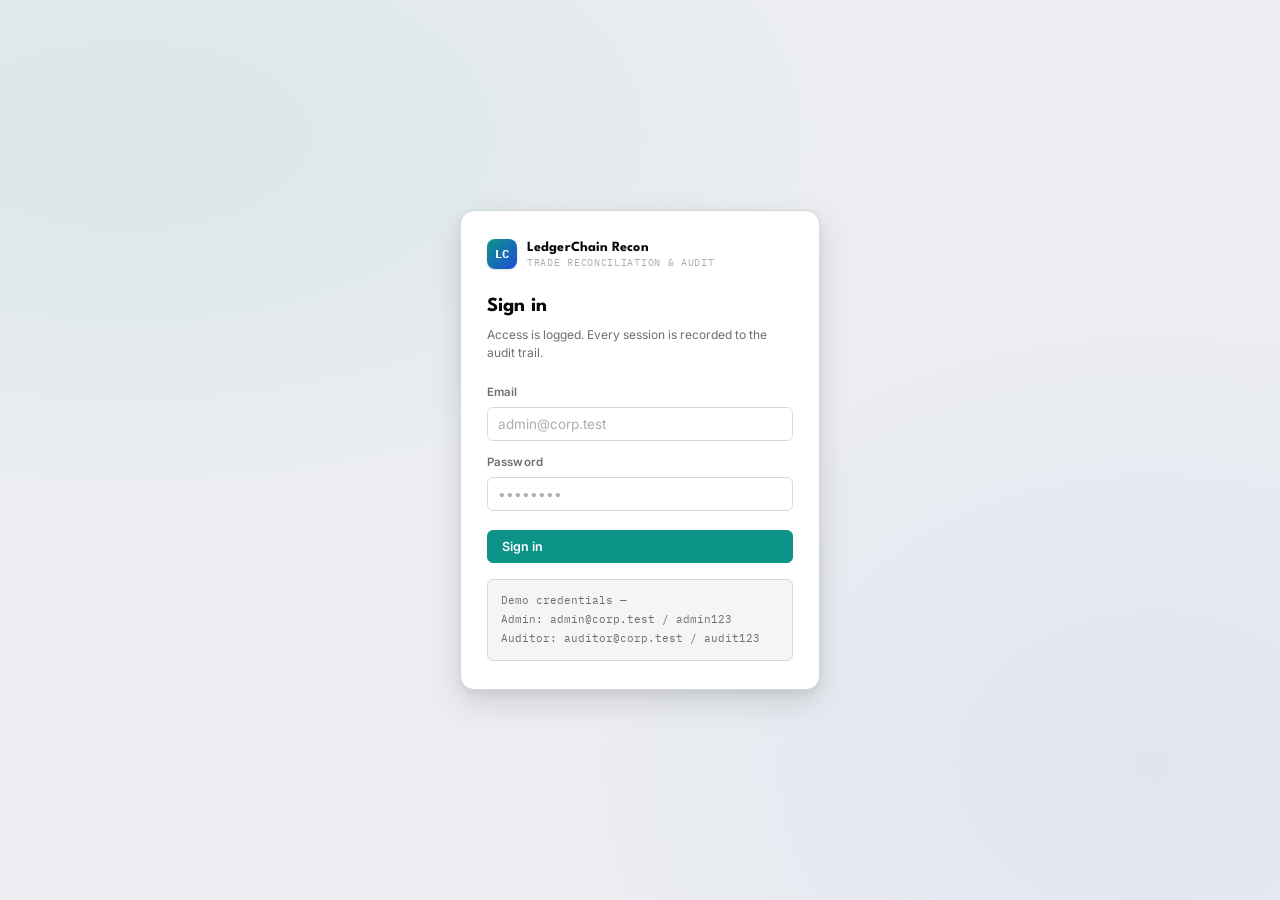
==== index.html @ 0c9338fd "completed the frontend of the project" ====
<!DOCTYPE html>
<html lang="en">

<head>
  <meta charset="UTF-8">
  <meta name="viewport" content="width=device-width, initial-scale=1.0">
  <title>Sign in · LedgerChain Recon</title>
  <link rel="icon" type="image/svg+xml"
    href="data:image/svg+xml,%3Csvg xmlns='http://www.w3.org/2000/svg' viewBox='0 0 32 32'%3E%3Crect width='32' height='32' rx='6' fill='%230A0F1C'/%3E%3Ctext x='16' y='21' fill='%233DD9C0' font-family='monospace' font-weight='bold' font-size='14' text-anchor='middle'%3ELC%3C/text%3E%3C/svg%3E">
  <link rel="stylesheet" href="css/style.css">
</head>

<body>

  <div class="login-shell">
    <div class="login-card">
      <div class="login-brand">
        <div class="brand-mark">LC</div>
        <div class="brand-text">
          <strong>LedgerChain Recon</strong>
          <span>Trade Reconciliation &amp; Audit</span>
        </div>
      </div>

      <h1 class="login-title">Sign in</h1>
      <p class="login-sub">Access is logged. Every session is recorded to the audit trail.</p>

      <form id="loginForm">
        <div class="form-row">
          <label for="email">Email</label>
          <input type="email" id="email" placeholder="admin@corp.test" required autocomplete="username">
        </div>
        <div class="form-row">
          <label for="password">Password</label>
          <input type="password" id="password" placeholder="••••••••" required autocomplete="current-password">
        </div>
        <div id="loginError" class="error-text hidden"></div>
        <button type="submit" class="btn btn-primary w-100" style="margin-top:6px;">Sign in</button>
      </form>

      <div class="login-demo">
        Demo credentials —<br>
        Admin: admin@corp.test / admin123<br>
        Auditor: auditor@corp.test / audit123
      </div>
    </div>
  </div>

  <script src="js/store.js"></script>
  <script>
    // If already signed in, skip straight to dashboard.
    if (Store.getSession()) window.location.href = 'dashboard.html';

    const form = document.getElementById('loginForm');
    const errorBox = document.getElementById('loginError');

    form.addEventListener('submit', (e) => {
      e.preventDefault();
      const email = document.getElementById('email').value.trim();
      const password = document.getElementById('password').value;

      // TODO(PHP): replace with fetch('api/auth.php', { method:'POST', body: ... })
      const result = Store.login(email, password);

      if (!result.ok) {
        errorBox.textContent = result.error;
        errorBox.classList.remove('hidden');
        return;
      }
      window.location.href = 'dashboard.html';
    });
  </script>
</body>

</html>
---- css/style.css ----
/* ============================================================
   LedgerChain Recon — Global Design System
   --
   Palette  : #ebedf1 · #d4d8df · #acadb1 · #706f70 · #353536 · #080808
   Headings : League Spartan
   UI chrome: Inter
   Data/mono: IBM Plex Mono
   Status colours kept for pill/badge/chain semantics only.
   ============================================================ */

@import url('https://fonts.googleapis.com/css2?family=Inter:opsz,wght@14..32,300;14..32,400;14..32,500;14..32,600;14..32,700&family=IBM+Plex+Mono:wght@400;500;600&family=League+Spartan:wght@600;700;800&display=swap');

/* ── Design tokens ──────────────────────────────────────────── */
:root {
  /* ── Neutral palette (light theme) ── */
  --bg:            #ebedf1;   /* app background */
  --surface:       #ffffff;   /* card / panel surface */
  --surface-2:     #f4f5f7;   /* subtle inset, table header */
  --surface-3:     #ebedf1;   /* hover tint, pill bg */
  --surface-hover: #f0f1f4;   /* interactive hover */

  /* Borders */
  --border:        #d4d8df;
  --border-subtle: #e2e4e9;

  /* Text */
  --text:          #080808;   /* headings, high-emphasis */
  --text-body:     #353536;   /* body copy */
  --text-dim:      #706f70;   /* secondary / muted */
  --text-faint:    #acadb1;   /* disabled / placeholder */

  /* ── Semantic status colours (unchanged — pills / badges / chain) ── */
  --accent:        #0d9488;   /* teal-700 — matched / healthy (darkened for light bg) */
  --accent-mid:    #14b8a6;   /* teal-500 — hover */
  --accent-dim:    #ccfbf1;   /* teal-100 — pill background */
  --accent-glow:   rgba(13,148,136,.1);

  --warn:          #b45309;   /* amber-700 — mismatch / open */
  --warn-dim:      #fef3c7;   /* amber-100 — pill background */

  --danger:        #dc2626;   /* red-600 — missing / critical */
  --danger-dim:    #fee2e2;   /* red-100 — pill background */

  --info:          #1d4ed8;   /* blue-700 — neutral informational */
  --info-dim:      #dbeafe;   /* blue-100 */

  --purple:        #7c3aed;   /* violet-600 */
  --purple-dim:    #ede9fe;   /* violet-100 */

  /* ── Chart color palette ── */
  --chart-1:  #7BA7D9;
  --chart-2:  #88B68A;
  --chart-3:  #E3B26A;
  --chart-4:  #A78BC7;
  --chart-5:  #72B7B2;
  --chart-6:  #D98B84;
  --chart-7:  #A8B56A;
  --chart-8:  #C997B3;
  --chart-9:  #82C7C5;
  --chart-10: #D7A66E;
  --chart-11: #8FA6D8;
  --chart-12: #9CC29C;

  /* ── Radii ── */
  --radius-sm:     3px;
  --radius:        6px;
  --radius-md:     8px;
  --radius-lg:     10px;
  --radius-xl:     14px;

  /* ── Shadows (lighter for light theme) ── */
  --shadow-sm:  0 1px 2px rgba(8,8,8,.06), 0 1px 3px rgba(8,8,8,.08);
  --shadow-md:  0 4px 12px rgba(8,8,8,.08), 0 2px 4px rgba(8,8,8,.06);
  --shadow-lg:  0 12px 32px rgba(8,8,8,.12), 0 4px 8px rgba(8,8,8,.06);

  /* ── Typography ── */
  --font-heading: 'League Spartan', system-ui, sans-serif;
  --font-ui:      'Inter', system-ui, -apple-system, sans-serif;
  --font-mono:    'IBM Plex Mono', ui-monospace, 'Cascadia Code', monospace;

  /* ── Focus ── */
  --focus-ring: 0 0 0 2px var(--bg), 0 0 0 4px var(--accent);

  /* ── Sidebar ── */
  --sidebar-w:          220px;
  --sidebar-w-collapsed: 64px;
}

/* ── Reset ───────────────────────────────────────────────────── */
*, *::before, *::after { box-sizing: border-box; margin: 0; padding: 0; }
html, body { height: 100%; }

body {
  background: var(--bg);
  color: var(--text-body);
  font-family: var(--font-ui);
  font-size: 13.5px;
  line-height: 1.55;
  -webkit-font-smoothing: antialiased;
  -moz-osx-font-smoothing: grayscale;
}

a { color: inherit; text-decoration: none; }
button, input, select, textarea {
  font-family: inherit;
  font-size: inherit;
  color: inherit;
}
::selection { background: var(--accent-dim); color: var(--accent); }

a:focus-visible, button:focus-visible,
input:focus-visible, select:focus-visible, textarea:focus-visible {
  outline: none;
  box-shadow: var(--focus-ring);
  border-radius: var(--radius);
}

@media (prefers-reduced-motion: reduce) {
  *, *::before, *::after {
    animation-duration: 0.01ms !important;
    transition-duration: 0.01ms !important;
  }
}

/* ── App shell ─────────────────────────────────────────────── */
.app-shell {
  display: grid;
  grid-template-columns: var(--sidebar-w) 1fr;
  min-height: 100vh;
  transition: grid-template-columns 0.22s ease;
}

/* ── Sidebar ────────────────────────────────────────────────── */
.sidebar {
  background: var(--surface);
  border-right: 1px solid var(--border);
  padding: 20px 12px;
  display: flex;
  flex-direction: column;
  gap: 20px;
  position: sticky;
  top: 0;
  height: 100vh;
  overflow-y: auto;
  overflow-x: hidden;
  transition: width 0.22s ease, padding 0.22s ease;
  width: var(--sidebar-w);
}

/* ── Collapsed sidebar (≤900px) ── */
@media (max-width: 900px) {
  .app-shell {
    grid-template-columns: var(--sidebar-w-collapsed) 1fr;
  }
  .sidebar {
    width: var(--sidebar-w-collapsed);
    padding: 20px 10px;
    align-items: center;
  }
  .brand-text,
  .nav-label,
  .nav a span:not(.nav-ico),
  .sidebar-foot .who,
  .logout-link { display: none; }

  .brand { justify-content: center; padding: 0; }
  .brand-mark { width: 36px; height: 36px; font-size: 13px; }

  .nav { width: 100%; }
  .nav a {
    justify-content: center;
    padding: 10px;
    border-radius: var(--radius-md);
    position: relative;
  }
  .nav-ico { width: auto; font-size: 16px; }
  /* Tooltip on hover for collapsed icons */
  .nav a[data-label]::after {
    content: attr(data-label);
    position: absolute;
    left: calc(100% + 10px);
    top: 50%;
    transform: translateY(-50%);
    background: var(--text);
    color: var(--surface);
    font-size: 11.5px;
    font-weight: 600;
    padding: 5px 10px;
    border-radius: var(--radius);
    white-space: nowrap;
    opacity: 0;
    pointer-events: none;
    transition: opacity 0.12s ease;
    z-index: 300;
  }
  .nav a[data-label]:hover::after { opacity: 1; }

  .sidebar-foot {
    justify-content: center;
    padding-top: 13px;
  }
  .user-chip { margin: 0; }
}

/* Brand */
.brand {
  display: flex;
  align-items: center;
  gap: 9px;
  padding: 0 4px;
  flex-shrink: 0;
}
.brand-mark {
  width: 30px; height: 30px;
  border-radius: var(--radius-md);
  background: linear-gradient(135deg, var(--accent) 0%, var(--info) 100%);
  display: flex; align-items: center; justify-content: center;
  font-family: var(--font-mono);
  font-weight: 700;
  font-size: 12px;
  color: #fff;
  flex-shrink: 0;
  box-shadow: var(--shadow-sm);
}
.brand-text {
  display: flex;
  flex-direction: column;
  line-height: 1.2;
  overflow: hidden;
}
.brand-text strong {
  font-family: var(--font-heading);
  font-size: 14px;
  font-weight: 700;
  letter-spacing: 0.1px;
  color: var(--text);
  white-space: nowrap;
}
.brand-text span {
  font-size: 9.5px;
  color: var(--text-faint);
  font-family: var(--font-mono);
  letter-spacing: 0.7px;
  text-transform: uppercase;
}

/* Nav */
.nav { display: flex; flex-direction: column; gap: 1px; width: 100%; }
.nav-label {
  font-size: 9.5px;
  text-transform: uppercase;
  letter-spacing: 1px;
  color: var(--text-faint);
  padding: 10px 8px 5px;
  font-family: var(--font-mono);
  font-weight: 600;
  white-space: nowrap;
}
.nav a {
  display: flex;
  align-items: center;
  gap: 8px;
  padding: 8px 10px;
  border-radius: var(--radius);
  color: var(--text-dim);
  font-size: 13px;
  font-weight: 500;
  transition: background 0.1s, color 0.1s;
  position: relative;
  white-space: nowrap;
  overflow: hidden;
}
.nav a:hover {
  background: var(--surface-3);
  color: var(--text);
}
.nav a.active {
  background: var(--accent-dim);
  color: var(--accent);
  font-weight: 600;
}
/* Left accent bar on active nav item — Part A.4 */
.nav a.active::before {
  content: "";
  position: absolute;
  left: 0; top: 6px; bottom: 6px;
  width: 3px;
  background: var(--accent);
  border-radius: 0 3px 3px 0;
}
.nav a.active .nav-ico { color: var(--accent); }
.nav-ico {
  width: 16px;
  text-align: center;
  color: var(--text-faint);
  font-size: 13px;
  flex-shrink: 0;
  line-height: 1;
}

/* Sidebar footer */
.sidebar-foot {
  margin-top: auto;
  border-top: 1px solid var(--border);
  padding-top: 13px;
  display: flex;
  align-items: center;
  gap: 8px;
  flex-shrink: 0;
}
.user-chip {
  width: 28px; height: 28px;
  border-radius: 50%;
  background: var(--info-dim);
  border: 1px solid var(--border);
  display: flex; align-items: center; justify-content: center;
  font-family: var(--font-mono);
  font-size: 10.5px;
  font-weight: 700;
  color: var(--info);
  flex-shrink: 0;
}
.sidebar-foot .who {
  display: flex;
  flex-direction: column;
  overflow: hidden;
  flex: 1;
  min-width: 0;
}
.sidebar-foot .who strong {
  font-size: 12px;
  font-weight: 600;
  color: var(--text);
  white-space: nowrap;
  overflow: hidden;
  text-overflow: ellipsis;
}
.sidebar-foot .who span {
  font-size: 9.5px;
  color: var(--text-faint);
  text-transform: uppercase;
  letter-spacing: 0.5px;
  font-family: var(--font-mono);
}
.logout-link {
  color: var(--text-faint);
  font-size: 12px;
  padding: 5px;
  border-radius: var(--radius-sm);
  transition: color 0.1s, background 0.1s;
  flex-shrink: 0;
}
.logout-link:hover { color: var(--danger); background: var(--danger-dim); }

/* ── Main area ─────────────────────────────────────────────── */
.main {
  padding: 30px 36px 64px;
  min-width: 0;
}

/* Page header */
.page-head {
  display: flex;
  align-items: flex-end;
  justify-content: space-between;
  gap: 16px;
  margin-bottom: 24px;
  flex-wrap: wrap;
}
.page-eyebrow {
  font-family: var(--font-mono);
  font-size: 10px;
  letter-spacing: 1.2px;
  text-transform: uppercase;
  color: var(--text-faint);
  margin: 0 0 4px;
}
.page-title {
  font-family: var(--font-heading);
  font-size: 24px;
  font-weight: 700;
  margin: 0;
  letter-spacing: -0.2px;
  color: var(--text);
  line-height: 1.15;
}
.page-sub {
  color: var(--text-dim);
  font-size: 12.5px;
  margin-top: 5px;
  font-weight: 400;
}

/* ── Stat cards ─────────────────────────────────────────────── */
.stat-grid {
  display: grid;
  grid-template-columns: repeat(4, 1fr);
  gap: 12px;
  margin-bottom: 20px;
}
@media (max-width: 900px) { .stat-grid { grid-template-columns: repeat(2, 1fr); } }
@media (max-width: 520px)  { .stat-grid { grid-template-columns: 1fr; } }

.stat-card {
  background: var(--surface);
  border: 1px solid var(--border);
  border-radius: var(--radius-lg);
  padding: 18px 20px;
  position: relative;
  overflow: hidden;
  transition: border-color 0.15s, box-shadow 0.15s;
}
.stat-card:hover { border-color: var(--accent-mid); box-shadow: var(--shadow-md); }

.stat-icon {
  width: 34px; height: 34px;
  border-radius: var(--radius-md);
  display: flex; align-items: center; justify-content: center;
  font-size: 15px;
  margin-bottom: 14px;
}
.stat-icon.teal   { background: var(--accent-dim);  color: var(--accent); }
.stat-icon.amber  { background: var(--warn-dim);     color: var(--warn); }
.stat-icon.blue   { background: var(--info-dim);     color: var(--info); }
.stat-icon.purple { background: var(--purple-dim);   color: var(--purple); }

.stat-label {
  font-family: var(--font-mono);
  font-size: 10px;
  text-transform: uppercase;
  letter-spacing: 0.8px;
  color: var(--text-faint);
  margin-bottom: 5px;
  font-weight: 600;
}
.stat-value {
  font-size: 28px;
  font-weight: 700;
  font-family: var(--font-mono);
  letter-spacing: -1px;
  line-height: 1;
  color: var(--text);
}
.stat-value.accent { color: var(--accent); }
.stat-value.warn   { color: var(--warn); }
.stat-value.danger { color: var(--danger); }
.stat-value.info   { color: var(--info); }
.stat-value.sm { font-size: 17px; letter-spacing: -0.4px; line-height: 1.3; }

.stat-delta {
  font-size: 11px;
  color: var(--text-dim);
  margin-top: 7px;
  font-weight: 400;
}
.stat-badge {
  display: inline-flex;
  align-items: center;
  gap: 3px;
  font-size: 10px;
  font-weight: 600;
  font-family: var(--font-mono);
  padding: 2px 6px;
  border-radius: 999px;
  margin-top: 7px;
}
.stat-badge.up      { background: var(--accent-dim); color: var(--accent); }
.stat-badge.down    { background: var(--danger-dim); color: var(--danger); }
.stat-badge.neutral { background: var(--surface-3);  color: var(--text-dim); }

/* ── Cards ──────────────────────────────────────────────────── */
.card {
  background: var(--surface);
  border: 1px solid var(--border);
  border-radius: var(--radius-lg);
  padding: 20px;
}
.card + .card { margin-top: 14px; }
.card-header {
  display: flex;
  align-items: center;
  justify-content: space-between;
  gap: 12px;
  margin-bottom: 16px;
}
.card-header h2 {
  font-family: var(--font-heading);
  font-size: 15px;
  font-weight: 700;
  letter-spacing: 0.1px;
  color: var(--text);
  margin: 0;
}
.card-link {
  font-size: 12px;
  color: var(--text-faint);
  transition: color 0.1s;
  font-weight: 500;
}
.card-link:hover { color: var(--accent); }

/* Chart layout */
.chart-grid {
  display: grid;
  grid-template-columns: 1fr 1fr;
  gap: 14px;
  margin-bottom: 14px;
}
@media (max-width: 860px) { .chart-grid { grid-template-columns: 1fr; } }

.chart-card {
  background: var(--surface);
  border: 1px solid var(--border);
  border-radius: var(--radius-lg);
  padding: 20px;
}
.chart-card .card-header { margin-bottom: 12px; }

.chart-subtitle {
  font-family: var(--font-mono);
  font-size: 10px;
  text-transform: uppercase;
  letter-spacing: 0.7px;
  color: var(--text-faint);
  margin-top: 2px;
}

.chart-wrap {
  position: relative;
  height: 200px;
  width: 100%;
}
.chart-wrap.tall  { height: 240px; }
.chart-wrap.donut { height: 180px; }

.chart-legend {
  display: flex;
  flex-wrap: wrap;
  gap: 8px 16px;
  margin-top: 14px;
}
.legend-item {
  display: flex;
  align-items: center;
  gap: 6px;
  font-size: 11.5px;
  color: var(--text-dim);
  font-weight: 500;
}
.legend-dot {
  width: 8px; height: 8px;
  border-radius: 2px;
  flex-shrink: 0;
}

/* ── Match-rate sparkline chart (dashboard, pure SVG/CSS) ── */
.sparkline-card { margin-bottom: 14px; }
.sparkline-bars {
  display: flex;
  align-items: flex-end;
  gap: 6px;
  height: 72px;
  padding: 0 2px;
}
.sparkline-bar-wrap {
  display: flex;
  flex-direction: column;
  align-items: center;
  gap: 5px;
  flex: 1;
}
.sparkline-bar {
  width: 100%;
  border-radius: 3px 3px 0 0;
  min-height: 3px;
  transition: opacity 0.1s;
  position: relative;
}
.sparkline-bar:hover { opacity: 0.8; }
.sparkline-label {
  font-family: var(--font-mono);
  font-size: 9px;
  color: var(--text-faint);
  text-align: center;
  white-space: nowrap;
  overflow: hidden;
  text-overflow: ellipsis;
  width: 100%;
}
.sparkline-pct {
  font-family: var(--font-mono);
  font-size: 9.5px;
  font-weight: 600;
  text-align: center;
  margin-top: 1px;
}

/* ── Tables ─────────────────────────────────────────────────── */
.table-wrap {
  overflow-x: auto;
  border: 1px solid var(--border);
  border-radius: var(--radius-lg);
}
table { width: 100%; border-collapse: collapse; font-size: 12.5px; }
thead th {
  text-align: left;
  font-family: var(--font-mono);
  font-size: 10px;
  text-transform: uppercase;
  letter-spacing: 0.7px;
  color: var(--text-dim);
  background: var(--surface-2);
  padding: 10px 14px;
  border-bottom: 1px solid var(--border);
  white-space: nowrap;
  font-weight: 600;
}
/* Sortable column headers */
thead th.sortable {
  cursor: pointer;
  user-select: none;
}
thead th.sortable:hover { color: var(--text); background: var(--surface-3); }
thead th.sort-asc::after  { content: " ▲"; color: var(--accent); font-size: 9px; }
thead th.sort-desc::after { content: " ▼"; color: var(--accent); font-size: 9px; }

tbody td {
  padding: 10px 14px;
  border-bottom: 1px solid var(--border);
  vertical-align: middle;
  color: var(--text-body);
}
tbody tr:last-child td { border-bottom: none; }
tbody tr:hover { background: var(--surface-2); }
.mono { font-family: var(--font-mono); }
.num  { font-family: var(--font-mono); text-align: right; }

/* ── Pagination ─────────────────────────────────────────────── */
.pagination {
  display: flex;
  align-items: center;
  justify-content: flex-end;
  gap: 8px;
  padding: 12px 0 0;
  font-size: 12px;
  color: var(--text-dim);
}
.pagination .page-info {
  font-family: var(--font-mono);
  font-size: 11px;
  color: var(--text-faint);
  min-width: 80px;
  text-align: center;
}

/* ── Status pills ───────────────────────────────────────────── */
.pill {
  display: inline-flex;
  align-items: center;
  gap: 5px;
  padding: 2px 8px;
  border-radius: 999px;
  font-size: 10.5px;
  font-weight: 700;
  font-family: var(--font-mono);
  letter-spacing: 0.2px;
  white-space: nowrap;
}
.pill::before {
  content: "";
  width: 5px; height: 5px;
  border-radius: 50%;
  background: currentColor;
  flex-shrink: 0;
}
.pill-matched  { background: var(--accent-dim); color: var(--accent); }
.pill-pending  { background: var(--surface-3);  color: var(--text-dim); }
.pill-open     { background: var(--warn-dim);   color: var(--warn); }
.pill-resolved { background: var(--accent-dim); color: var(--accent); }
.pill-ignored  { background: var(--surface-3);  color: var(--text-dim); }
.pill-missing  { background: var(--danger-dim); color: var(--danger); }
.pill-mismatch { background: var(--warn-dim);   color: var(--warn); }
.pill-admin    { background: var(--info-dim);   color: var(--info); }
.pill-auditor  { background: var(--accent-dim); color: var(--accent); }

/* ── Buttons ────────────────────────────────────────────────── */
.btn {
  display: inline-flex;
  align-items: center;
  gap: 6px;
  padding: 8px 14px;
  border-radius: var(--radius);
  border: 1px solid var(--border);
  background: var(--surface);
  color: var(--text-body);
  font-weight: 500;
  font-size: 12.5px;
  cursor: pointer;
  transition: border-color 0.1s, background 0.1s, transform 0.06s, box-shadow 0.1s;
  white-space: nowrap;
}
.btn:hover {
  border-color: var(--text-faint);
  background: var(--surface-2);
  box-shadow: var(--shadow-sm);
}
.btn:active { transform: translateY(1px); }
.btn-primary {
  background: var(--accent);
  border-color: var(--accent);
  color: #fff;
  font-weight: 600;
}
.btn-primary:hover { background: var(--accent-mid); border-color: var(--accent-mid); }
.btn-danger  { background: transparent; border-color: #fca5a5; color: var(--danger); }
.btn-danger:hover  { background: var(--danger-dim); }
.btn-ghost   { background: transparent; border-color: transparent; color: var(--text-dim); }
.btn-ghost:hover   { background: var(--surface-2); color: var(--text); }
.btn-sm { padding: 5px 10px; font-size: 11.5px; }
.btn[disabled] { opacity: 0.4; cursor: not-allowed; pointer-events: none; }

/* ── Forms ──────────────────────────────────────────────────── */
.form-row { display: flex; flex-direction: column; gap: 5px; margin-bottom: 13px; }
.form-row label {
  font-size: 11.5px;
  font-weight: 600;
  color: var(--text-dim);
  letter-spacing: 0.1px;
}
.form-grid { display: grid; grid-template-columns: 1fr 1fr; gap: 13px; }
@media (max-width: 640px) { .form-grid { grid-template-columns: 1fr; } }

input[type=text], input[type=number], input[type=date],
input[type=email], input[type=password], select, textarea {
  background: var(--surface);
  border: 1px solid var(--border);
  border-radius: var(--radius);
  padding: 8px 10px;
  color: var(--text-body);
  width: 100%;
  transition: border-color 0.1s, box-shadow 0.1s;
}
input:focus, select:focus, textarea:focus {
  outline: none;
  border-color: var(--accent);
  box-shadow: 0 0 0 3px var(--accent-dim);
}
input::placeholder, textarea::placeholder { color: var(--text-faint); }
textarea { resize: vertical; min-height: 72px; line-height: 1.5; }

.hint { font-size: 11.5px; color: var(--text-faint); margin-top: 4px; }
.error-text { font-size: 11.5px; color: var(--danger); margin-top: 4px; }

/* ── Filter bar ─────────────────────────────────────────────── */
.filter-bar {
  display: flex;
  align-items: center;
  gap: 8px;
  flex-wrap: wrap;
  margin-bottom: 14px;
}
.filter-bar select, .filter-bar input[type=text] { width: auto; min-width: 140px; }
.filter-bar .spacer { flex: 1; }

/* ── Modal ──────────────────────────────────────────────────── */
.modal-backdrop {
  position: fixed;
  inset: 0;
  background: rgba(8,8,8,.45);
  backdrop-filter: blur(3px);
  -webkit-backdrop-filter: blur(3px);
  display: flex;
  align-items: center;
  justify-content: center;
  z-index: 100;
  padding: 20px;
}
.modal {
  background: var(--surface);
  border: 1px solid var(--border);
  border-radius: var(--radius-xl);
  width: 100%;
  max-width: 460px;
  padding: 24px;
  box-shadow: var(--shadow-lg);
}
.modal h3 {
  font-family: var(--font-heading);
  font-size: 17px;
  font-weight: 700;
  letter-spacing: 0.1px;
  margin-bottom: 4px;
  color: var(--text);
}
.modal .modal-sub { color: var(--text-dim); font-size: 12px; margin-bottom: 18px; }
.modal-actions { display: flex; justify-content: flex-end; gap: 8px; margin-top: 18px; }
.hidden { display: none !important; }

/* ── Toast — stacking via JS offset ─────────────────────────── */
.toast {
  position: fixed;
  bottom: 22px;
  right: 22px;
  background: var(--surface);
  border: 1px solid var(--border);
  border-left: 3px solid var(--accent);
  padding: 11px 15px;
  border-radius: var(--radius-md);
  font-size: 12.5px;
  max-width: 300px;
  box-shadow: var(--shadow-md);
  z-index: 200;
  animation: toastIn 0.16s ease;
  font-weight: 500;
  color: var(--text-body);
  transition: bottom 0.18s ease;
}
.toast.error { border-left-color: var(--danger); }
@keyframes toastIn {
  from { transform: translateY(8px); opacity: 0; }
  to   { transform: none; opacity: 1; }
}

/* ── Empty state ────────────────────────────────────────────── */
.empty-state {
  text-align: center;
  padding: 44px 20px;
  color: var(--text-faint);
}
.empty-state .glyph {
  font-family: var(--font-mono);
  font-size: 22px;
  color: var(--text-faint);
  margin-bottom: 10px;
  opacity: 0.6;
}
.empty-state p { margin: 4px 0 0; font-size: 12.5px; color: var(--text-dim); }

/* ── Audit hash chain ───────────────────────────────────────── */
.chain-strip {
  display: flex;
  align-items: center;
  overflow-x: auto;
  padding: 14px 4px 18px;
  gap: 0;
}
.chain-node {
  display: flex; flex-direction: column; align-items: center;
  flex-shrink: 0; width: 88px; position: relative;
}
.chain-dot {
  width: 10px; height: 10px; border-radius: 50%;
  background: var(--accent);
  border: 2px solid var(--bg);
  box-shadow: 0 0 0 1px var(--accent);
  z-index: 2;
}
.chain-dot.broken { background: var(--danger); box-shadow: 0 0 0 1px var(--danger); }
.chain-line {
  position: absolute; top: 4px; left: -44px;
  width: 88px; height: 2px;
  background: var(--accent); z-index: 1;
}
.chain-line.broken { background: var(--danger); }
.chain-node:first-child .chain-line { display: none; }
.chain-hash {
  margin-top: 7px;
  font-family: var(--font-mono); font-size: 9px;
  color: var(--text-faint);
}
.chain-banner {
  display: flex; align-items: center; gap: 9px;
  padding: 10px 13px; border-radius: var(--radius);
  font-size: 12.5px; font-weight: 700; margin-bottom: 4px;
}
.chain-banner.ok  { background: var(--accent-dim); color: var(--accent); }
.chain-banner.bad { background: var(--danger-dim); color: var(--danger); }

/* ── Login page ─────────────────────────────────────────────── */
.login-shell {
  min-height: 100vh;
  display: flex; align-items: center; justify-content: center;
  background:
    radial-gradient(ellipse 55% 40% at 10% 15%, rgba(13,148,136,.08), transparent),
    radial-gradient(ellipse 45% 50% at 90% 85%, rgba(29,78,216,.05), transparent),
    var(--bg);
  padding: 20px;
}
.login-card {
  width: 100%; max-width: 360px;
  background: var(--surface);
  border: 1px solid var(--border);
  border-radius: var(--radius-xl);
  padding: 28px 26px;
  box-shadow: var(--shadow-lg);
}
.login-brand { display: flex; align-items: center; gap: 10px; margin-bottom: 22px; }
.login-title {
  font-family: var(--font-heading);
  font-size: 20px;
  font-weight: 700;
  letter-spacing: 0.1px;
  margin: 0 0 4px;
  color: var(--text);
}
.login-sub { font-size: 12px; color: var(--text-dim); margin: 0 0 22px; line-height: 1.5; }
.login-demo {
  margin-top: 16px; padding: 11px 13px;
  background: var(--surface-2);
  border: 1px solid var(--border);
  border-radius: var(--radius);
  font-size: 11px; color: var(--text-dim);
  font-family: var(--font-mono); line-height: 1.75;
}

/* ── Layout utilities ───────────────────────────────────────── */
.section-title {
  font-family: var(--font-heading);
  font-size: 15px;
  font-weight: 700;
  letter-spacing: 0.1px;
  margin: 0 0 14px;
  color: var(--text);
}
.flex-between { display: flex; align-items: center; justify-content: space-between; gap: 12px; }
.mt-0 { margin-top: 0; }
.mb-0 { margin-bottom: 0; }
.text-dim    { color: var(--text-dim); }
.text-faint  { color: var(--text-faint); }
.w-100       { width: 100%; }
.accent-text { color: var(--accent); }

.divider { border: none; border-top: 1px solid var(--border); margin: 16px 0; }

/* Skeleton shimmer */
@keyframes shimmer {
  0%   { background-position: -600px 0; }
  100% { background-position:  600px 0; }
}
.skeleton {
  background: linear-gradient(90deg, var(--surface-2) 25%, var(--surface-3) 50%, var(--surface-2) 75%);
  background-size: 600px 100%;
  animation: shimmer 1.4s ease infinite;
  border-radius: var(--radius);
}

/* Fade-up entrance */
@keyframes fadeUp {
  from { opacity: 0; transform: translateY(8px); }
  to   { opacity: 1; transform: translateY(0); }
}
.fade-up { animation: fadeUp 0.24s ease both; }
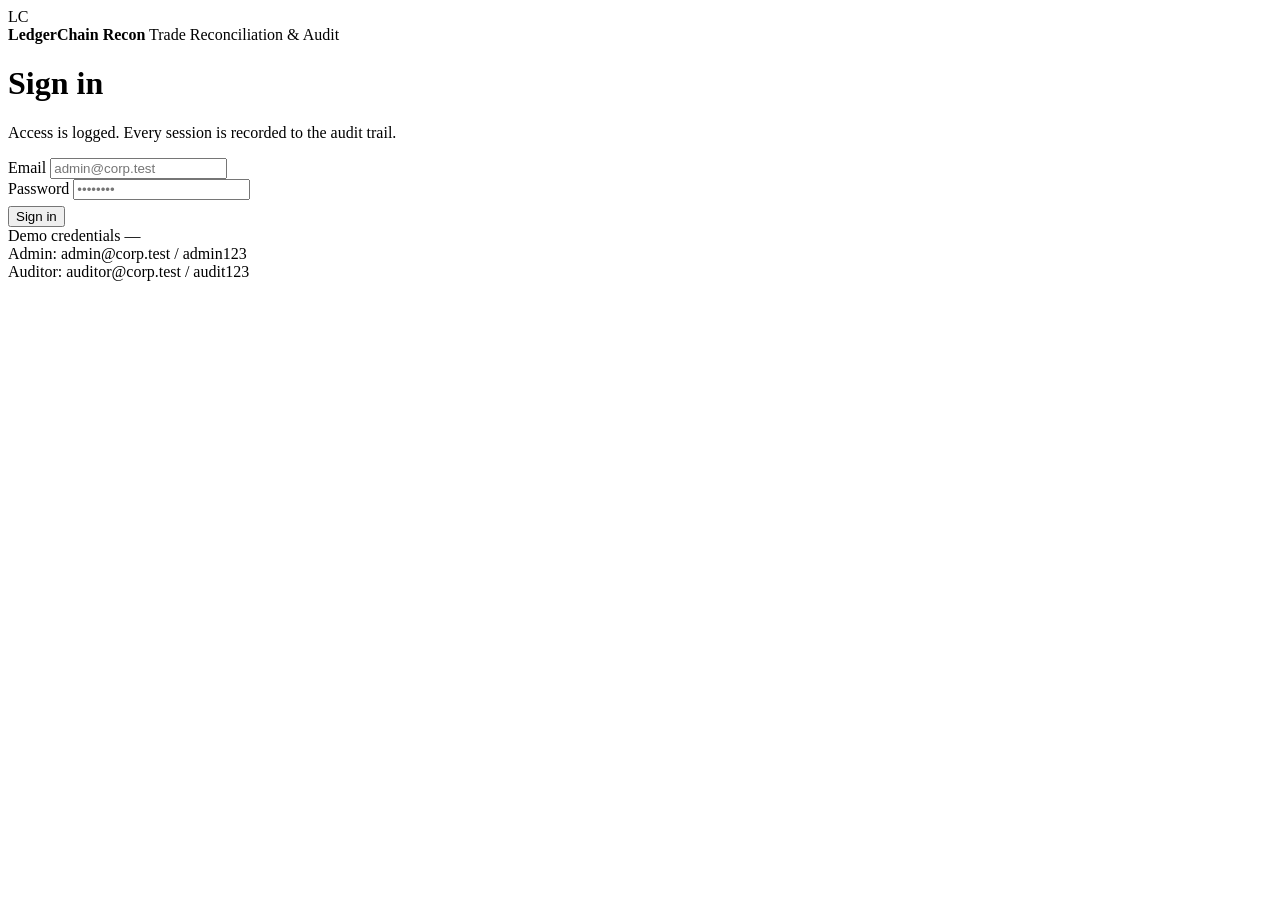
==== commit a3de3531: "renew project" ====
--- a/index.html
+++ b/index.html
@@ -1,75 +1,70 @@
 <!DOCTYPE html>
 <html lang="en">
-
 <head>
-  <meta charset="UTF-8">
-  <meta name="viewport" content="width=device-width, initial-scale=1.0">
-  <title>Sign in · LedgerChain Recon</title>
-  <link rel="icon" type="image/svg+xml"
-    href="data:image/svg+xml,%3Csvg xmlns='http://www.w3.org/2000/svg' viewBox='0 0 32 32'%3E%3Crect width='32' height='32' rx='6' fill='%230A0F1C'/%3E%3Ctext x='16' y='21' fill='%233DD9C0' font-family='monospace' font-weight='bold' font-size='14' text-anchor='middle'%3ELC%3C/text%3E%3C/svg%3E">
-  <link rel="stylesheet" href="css/style.css">
+<meta charset="UTF-8">
+<meta name="viewport" content="width=device-width, initial-scale=1.0">
+<title>Sign in · LedgerChain Recon</title>
+<link rel="stylesheet" href="css/style.css">
 </head>
-
 <body>
 
-  <div class="login-shell">
-    <div class="login-card">
-      <div class="login-brand">
-        <div class="brand-mark">LC</div>
-        <div class="brand-text">
-          <strong>LedgerChain Recon</strong>
-          <span>Trade Reconciliation &amp; Audit</span>
-        </div>
-      </div>
-
-      <h1 class="login-title">Sign in</h1>
-      <p class="login-sub">Access is logged. Every session is recorded to the audit trail.</p>
-
-      <form id="loginForm">
-        <div class="form-row">
-          <label for="email">Email</label>
-          <input type="email" id="email" placeholder="admin@corp.test" required autocomplete="username">
-        </div>
-        <div class="form-row">
-          <label for="password">Password</label>
-          <input type="password" id="password" placeholder="••••••••" required autocomplete="current-password">
-        </div>
-        <div id="loginError" class="error-text hidden"></div>
-        <button type="submit" class="btn btn-primary w-100" style="margin-top:6px;">Sign in</button>
-      </form>
-
-      <div class="login-demo">
-        Demo credentials —<br>
-        Admin: admin@corp.test / admin123<br>
-        Auditor: auditor@corp.test / audit123
+<div class="login-shell">
+  <div class="login-card">
+    <div class="login-brand">
+      <div class="brand-mark">LC</div>
+      <div class="brand-text">
+        <strong>LedgerChain Recon</strong>
+        <span>Trade Reconciliation &amp; Audit</span>
       </div>
     </div>
+
+    <h1 class="login-title">Sign in</h1>
+    <p class="login-sub">Access is logged. Every session is recorded to the audit trail.</p>
+
+    <form id="loginForm">
+      <div class="form-row">
+        <label for="email">Email</label>
+        <input type="email" id="email" placeholder="admin@corp.test" required autocomplete="username">
+      </div>
+      <div class="form-row">
+        <label for="password">Password</label>
+        <input type="password" id="password" placeholder="••••••••" required autocomplete="current-password">
+      </div>
+      <div id="loginError" class="error-text hidden"></div>
+      <button type="submit" class="btn btn-primary w-100" style="margin-top:6px;">Sign in</button>
+    </form>
+
+    <div class="login-demo">
+      Demo credentials —<br>
+      Admin: admin@corp.test / admin123<br>
+      Auditor: auditor@corp.test / audit123
+    </div>
   </div>
+</div>
 
-  <script src="js/store.js"></script>
-  <script>
-    // If already signed in, skip straight to dashboard.
-    if (Store.getSession()) window.location.href = 'dashboard.html';
+<script src="js/store.js"></script>
+<script>
+  // If already signed in, skip straight to dashboard.
+  if (Store.getSession()) window.location.href = 'dashboard.html';
 
-    const form = document.getElementById('loginForm');
-    const errorBox = document.getElementById('loginError');
+  const form = document.getElementById('loginForm');
+  const errorBox = document.getElementById('loginError');
 
-    form.addEventListener('submit', (e) => {
-      e.preventDefault();
-      const email = document.getElementById('email').value.trim();
-      const password = document.getElementById('password').value;
+  form.addEventListener('submit', (e) => {
+    e.preventDefault();
+    const email = document.getElementById('email').value.trim();
+    const password = document.getElementById('password').value;
 
-      // TODO(PHP): replace with fetch('api/auth.php', { method:'POST', body: ... })
-      const result = Store.login(email, password);
+    // TODO(PHP): replace with fetch('api/auth.php', { method:'POST', body: ... })
+    const result = Store.login(email, password);
 
-      if (!result.ok) {
-        errorBox.textContent = result.error;
-        errorBox.classList.remove('hidden');
-        return;
-      }
-      window.location.href = 'dashboard.html';
-    });
-  </script>
+    if (!result.ok) {
+      errorBox.textContent = result.error;
+      errorBox.classList.remove('hidden');
+      return;
+    }
+    window.location.href = 'dashboard.html';
+  });
+</script>
 </body>
-
-</html>+</html>
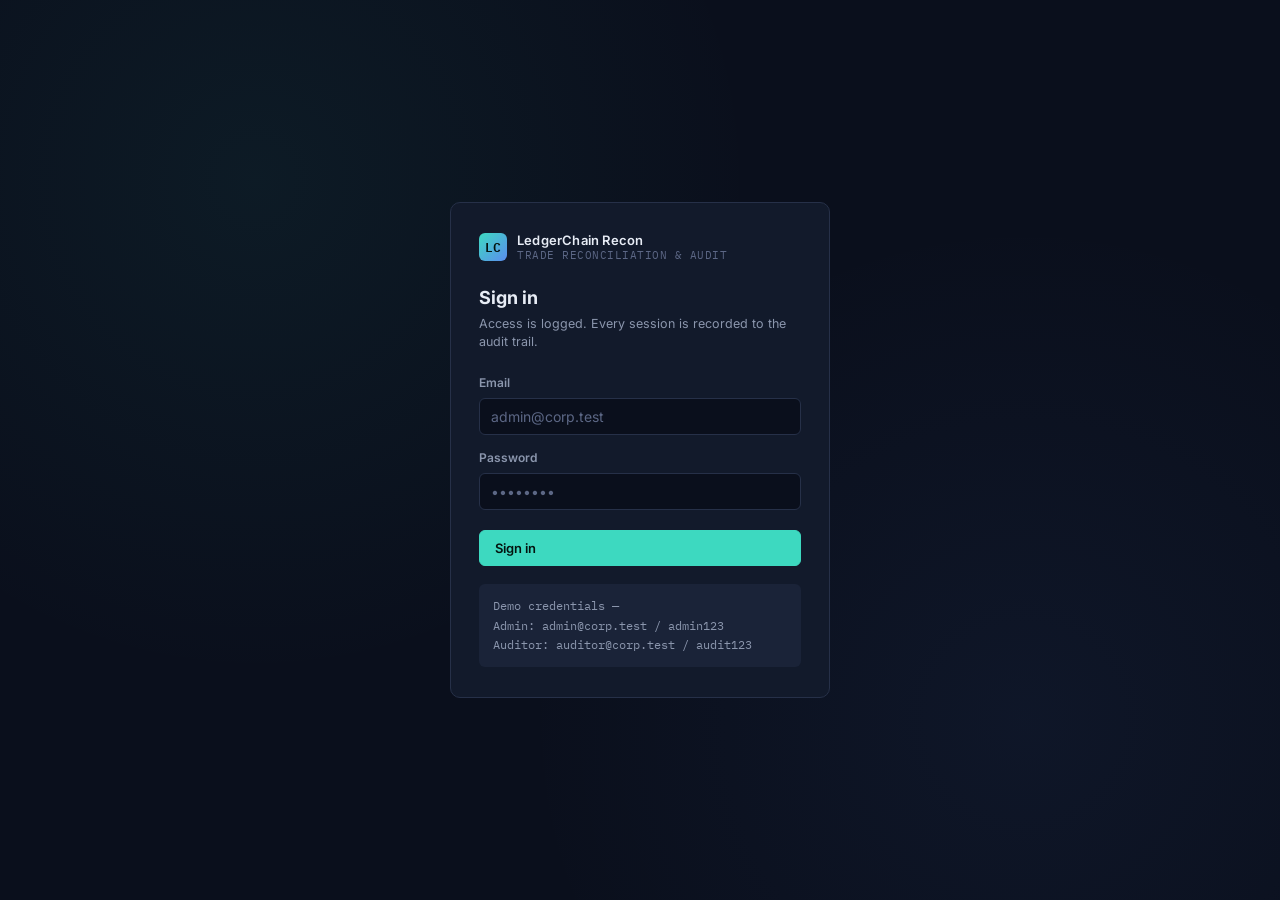
==== commit ac89aabb: "iteration 1" ====
--- a/index.html
+++ b/index.html
@@ -4,6 +4,7 @@
 <meta charset="UTF-8">
 <meta name="viewport" content="width=device-width, initial-scale=1.0">
 <title>Sign in · LedgerChain Recon</title>
+<link rel="icon" type="image/svg+xml" href="data:image/svg+xml,<svg xmlns='http://www.w3.org/2000/svg' viewBox='0 0 32 32'><rect width='32' height='32' rx='6' fill='%230A0F1C'/><text x='16' y='22' font-family='IBM Plex Mono,monospace' font-size='18' font-weight='700' fill='%233DD9C0' text-anchor='middle'>LC</text></svg>">
 <link rel="stylesheet" href="css/style.css">
 </head>
 <body>
--- a/css/style.css
+++ b/css/style.css
@@ -0,0 +1,468 @@
+/* ============================================================
+   Corporate Trade Reconciliation & Audit Log System
+   Design tokens: dark ledger / terminal aesthetic.
+   Data-bearing text uses IBM Plex Mono; UI chrome uses Inter.
+   ============================================================ */
+
+@import url('https://fonts.googleapis.com/css2?family=Inter:wght@400;500;600;700&family=IBM+Plex+Mono:wght@400;500;600&display=swap');
+
+:root{
+  --bg:            #0A0F1C;
+  --surface:       #121A2B;
+  --surface-2:     #1A2338;
+  --surface-3:     #212C46;
+  --border:        #263048;
+  --text:          #E7ECF5;
+  --text-dim:      #8B96AD;
+  --text-faint:    #5C6785;
+
+  --accent:        #3DD9C0;   /* matched / healthy */
+  --accent-dim:    #1F5F55;
+  --warn:          #F0A93A;   /* mismatch */
+  --warn-dim:      #6B4E1D;
+  --danger:        #E5484D;   /* missing / critical */
+  --danger-dim:    #5E2224;
+  --info:          #5B8DEF;   /* neutral informational */
+
+  --radius:        6px;
+  --radius-lg:     10px;
+
+  --font-ui:   'Inter', system-ui, sans-serif;
+  --font-mono: 'IBM Plex Mono', ui-monospace, monospace;
+
+  --focus-ring: 0 0 0 2px var(--bg), 0 0 0 4px var(--accent);
+}
+
+*{ box-sizing:border-box; }
+html,body{ height:100%; }
+body{
+  margin:0;
+  background:var(--bg);
+  color:var(--text);
+  font-family:var(--font-ui);
+  font-size:14px;
+  line-height:1.5;
+  -webkit-font-smoothing:antialiased;
+}
+
+a{ color:inherit; }
+button, input, select, textarea{ font-family:inherit; font-size:inherit; color:inherit; }
+
+::selection{ background:var(--accent-dim); color:var(--text); }
+
+/* Focus visibility (accessibility floor) */
+a:focus-visible, button:focus-visible, input:focus-visible,
+select:focus-visible, textarea:focus-visible{
+  outline:none;
+  box-shadow:var(--focus-ring);
+  border-radius:var(--radius);
+}
+
+@media (prefers-reduced-motion: reduce){
+  *{ animation-duration:0.001ms !important; transition-duration:0.001ms !important; }
+}
+
+/* ---------- App shell ---------- */
+.app-shell{
+  display:grid;
+  grid-template-columns:232px 1fr;
+  min-height:100vh;
+}
+
+.sidebar{
+  background:var(--surface);
+  border-right:1px solid var(--border);
+  padding:20px 14px;
+  display:flex;
+  flex-direction:column;
+  gap:24px;
+  position:sticky;
+  top:0;
+  height:100vh;
+}
+
+.brand{
+  display:flex;
+  align-items:center;
+  gap:10px;
+  padding:0 6px;
+}
+.brand-mark{
+  width:28px; height:28px;
+  border-radius:6px;
+  background:linear-gradient(135deg, var(--accent), var(--info));
+  display:flex; align-items:center; justify-content:center;
+  font-family:var(--font-mono);
+  font-weight:600;
+  font-size:13px;
+  color:#04140F;
+  flex-shrink:0;
+}
+.brand-text{ display:flex; flex-direction:column; line-height:1.2; }
+.brand-text strong{ font-size:13px; font-weight:600; letter-spacing:0.2px; }
+.brand-text span{ font-size:10.5px; color:var(--text-faint); font-family:var(--font-mono); letter-spacing:0.5px; text-transform:uppercase; }
+
+.nav{ display:flex; flex-direction:column; gap:2px; }
+.nav-label{
+  font-size:10.5px;
+  text-transform:uppercase;
+  letter-spacing:0.8px;
+  color:var(--text-faint);
+  padding:10px 10px 6px;
+  font-family:var(--font-mono);
+}
+.nav a{
+  display:flex;
+  align-items:center;
+  gap:10px;
+  padding:9px 10px;
+  border-radius:var(--radius);
+  text-decoration:none;
+  color:var(--text-dim);
+  font-size:13.5px;
+  font-weight:500;
+  transition:background .12s ease, color .12s ease;
+}
+.nav a:hover{ background:var(--surface-2); color:var(--text); }
+.nav a.active{ position:relative; background:var(--surface-2); color:var(--accent); }
+.nav a.active::before{ content:''; position:absolute; left:0; top:6px; bottom:6px; width:3px; background:var(--accent); border-radius:0 2px 2px 0; }
+.nav a.active .nav-ico{ color:var(--accent); }
+.nav-ico{ width:16px; text-align:center; color:var(--text-faint); font-family:var(--font-mono); font-size:12px; }
+
+.sidebar-foot{
+  margin-top:auto;
+  border-top:1px solid var(--border);
+  padding-top:14px;
+  display:flex;
+  align-items:center;
+  gap:10px;
+}
+.user-chip{
+  width:30px; height:30px; border-radius:50%;
+  background:var(--surface-3);
+  display:flex; align-items:center; justify-content:center;
+  font-family:var(--font-mono); font-size:12px; font-weight:600;
+  color:var(--text-dim);
+  flex-shrink:0;
+}
+.sidebar-foot .who{ display:flex; flex-direction:column; overflow:hidden; }
+.sidebar-foot .who strong{ font-size:12.5px; white-space:nowrap; overflow:hidden; text-overflow:ellipsis; }
+.sidebar-foot .who span{ font-size:10.5px; color:var(--text-faint); text-transform:uppercase; letter-spacing:0.5px; }
+.logout-link{ margin-left:auto; color:var(--text-faint); font-size:12px; text-decoration:none; padding:6px; border-radius:var(--radius); }
+.logout-link:hover{ color:var(--danger); background:var(--surface-2); }
+
+/* ---------- Main area ---------- */
+.main{ padding:28px 34px 60px; max-width:1180px; }
+
+.page-head{
+  display:flex;
+  align-items:flex-end;
+  justify-content:space-between;
+  gap:16px;
+  margin-bottom:22px;
+  flex-wrap:wrap;
+}
+.page-eyebrow{
+  font-family:var(--font-mono);
+  font-size:11px;
+  letter-spacing:1px;
+  text-transform:uppercase;
+  color:var(--text-faint);
+  margin:0 0 4px;
+}
+.page-title{ font-size:22px; font-weight:700; margin:0; letter-spacing:-0.2px; }
+.page-sub{ color:var(--text-dim); font-size:13px; margin-top:6px; }
+
+/* ---------- Buttons ---------- */
+.btn{
+  display:inline-flex; align-items:center; gap:8px;
+  padding:9px 15px;
+  border-radius:var(--radius);
+  border:1px solid var(--border);
+  background:var(--surface-2);
+  color:var(--text);
+  font-weight:600;
+  font-size:13px;
+  cursor:pointer;
+  transition:border-color .12s ease, background .12s ease, transform .05s ease;
+  white-space:nowrap;
+}
+.btn:hover{ border-color:var(--text-faint); }
+.btn:active{ transform:translateY(1px); }
+.btn-primary{ background:var(--accent); border-color:var(--accent); color:#04140F; }
+.btn-primary:hover{ background:#34C7B0; border-color:#34C7B0; }
+.btn-danger{ background:transparent; border-color:var(--danger-dim); color:var(--danger); }
+.btn-danger:hover{ background:var(--danger-dim); }
+.btn-ghost{ background:transparent; border-color:transparent; }
+.btn-ghost:hover{ background:var(--surface-2); }
+.btn-sm{ padding:6px 10px; font-size:12px; }
+.btn[disabled]{ opacity:0.45; cursor:not-allowed; }
+
+/* ---------- Cards / panels ---------- */
+.card{
+  background:var(--surface);
+  border:1px solid var(--border);
+  border-radius:var(--radius-lg);
+  padding:20px;
+}
+.card + .card{ margin-top:16px; }
+
+.stat-grid{
+  display:grid;
+  grid-template-columns:repeat(4, 1fr);
+  gap:14px;
+  margin-bottom:20px;
+}
+@media (max-width:900px){ .stat-grid{ grid-template-columns:repeat(2,1fr); } }
+
+.stat-card{
+  background:var(--surface);
+  border:1px solid var(--border);
+  border-radius:var(--radius-lg);
+  padding:16px 18px;
+}
+.stat-label{
+  font-family:var(--font-mono);
+  font-size:10.5px;
+  text-transform:uppercase;
+  letter-spacing:0.8px;
+  color:var(--text-faint);
+  margin-bottom:10px;
+}
+.stat-value{ font-size:26px; font-weight:700; font-family:var(--font-mono); letter-spacing:-0.5px; }
+.stat-value.accent{ color:var(--accent); }
+.stat-value.warn{ color:var(--warn); }
+.stat-value.danger{ color:var(--danger); }
+.stat-delta{ font-size:11.5px; color:var(--text-dim); margin-top:6px; }
+
+/* ---------- Tables ---------- */
+.table-wrap{ overflow-x:auto; border:1px solid var(--border); border-radius:var(--radius-lg); }
+table{ width:100%; border-collapse:collapse; font-size:13px; }
+thead th{
+  text-align:left;
+  font-family:var(--font-mono);
+  font-size:10.5px;
+  text-transform:uppercase;
+  letter-spacing:0.6px;
+  color:var(--text-faint);
+  background:var(--surface-2);
+  padding:10px 14px;
+  border-bottom:1px solid var(--border);
+  white-space:nowrap;
+}
+tbody td{
+  padding:11px 14px;
+  border-bottom:1px solid var(--border);
+  vertical-align:middle;
+}
+tbody tr:last-child td{ border-bottom:none; }
+tbody tr:hover{ background:rgba(255,255,255,0.015); }
+.mono{ font-family:var(--font-mono); }
+.num{ font-family:var(--font-mono); text-align:right; }
+
+/* ---------- Badges / status pills ---------- */
+.pill{
+  display:inline-flex; align-items:center; gap:5px;
+  padding:3px 9px;
+  border-radius:999px;
+  font-size:11px;
+  font-weight:600;
+  font-family:var(--font-mono);
+  letter-spacing:0.3px;
+  white-space:nowrap;
+}
+.pill::before{ content:""; width:6px; height:6px; border-radius:50%; background:currentColor; }
+.pill-matched{ background:var(--accent-dim); color:var(--accent); }
+.pill-pending{ background:var(--surface-3); color:var(--text-dim); }
+.pill-open{ background:var(--warn-dim); color:var(--warn); }
+.pill-resolved{ background:var(--accent-dim); color:var(--accent); }
+.pill-ignored{ background:var(--surface-3); color:var(--text-faint); }
+.pill-missing{ background:var(--danger-dim); color:var(--danger); }
+.pill-mismatch{ background:var(--warn-dim); color:var(--warn); }
+.pill-admin{ background:var(--surface-3); color:var(--info); }
+.pill-auditor{ background:var(--surface-3); color:var(--accent); }
+
+/* ---------- Forms ---------- */
+.form-row{ display:flex; flex-direction:column; gap:6px; margin-bottom:14px; }
+.form-row label{ font-size:12px; font-weight:600; color:var(--text-dim); }
+.form-grid{ display:grid; grid-template-columns:1fr 1fr; gap:14px; }
+@media (max-width:640px){ .form-grid{ grid-template-columns:1fr; } }
+
+input[type=text], input[type=number], input[type=date],
+input[type=email], input[type=password], select, textarea{
+  background:var(--bg);
+  border:1px solid var(--border);
+  border-radius:var(--radius);
+  padding:9px 11px;
+  color:var(--text);
+  width:100%;
+}
+input::placeholder, textarea::placeholder{ color:var(--text-faint); }
+textarea{ resize:vertical; min-height:70px; }
+
+.hint{ font-size:11.5px; color:var(--text-faint); margin-top:4px; }
+.error-text{ font-size:12px; color:var(--danger); margin-top:4px; }
+
+/* ---------- Filter bar ---------- */
+.filter-bar{
+  display:flex; align-items:center; gap:10px; flex-wrap:wrap;
+  margin-bottom:14px;
+}
+.filter-bar select, .filter-bar input[type=text]{ width:auto; min-width:150px; }
+.filter-bar .spacer{ flex:1; }
+
+/* ---------- Modal ---------- */
+.modal-backdrop{
+  position:fixed; inset:0; background:rgba(5,8,16,0.7);
+  display:flex; align-items:center; justify-content:center;
+  z-index:100; padding:20px;
+}
+.modal{
+  background:var(--surface);
+  border:1px solid var(--border);
+  border-radius:var(--radius-lg);
+  width:100%; max-width:460px;
+  padding:22px;
+}
+.modal h3{ margin:0 0 4px; font-size:16px; }
+.modal .modal-sub{ color:var(--text-dim); font-size:12.5px; margin-bottom:16px; }
+.modal-actions{ display:flex; justify-content:flex-end; gap:10px; margin-top:18px; }
+.hidden{ display:none !important; }
+
+/* ---------- Toast ---------- */
+.toast{
+  position:fixed; right:24px;
+  background:var(--surface-3); border:1px solid var(--border);
+  border-left:3px solid var(--accent);
+  padding:12px 16px; border-radius:var(--radius);
+  font-size:13px; max-width:320px;
+  box-shadow:0 8px 24px rgba(0,0,0,0.4);
+  z-index:200;
+  transition:bottom .25s ease, opacity .25s ease;
+  animation:toast-in .18s ease;
+}
+.toast.error{ border-left-color:var(--danger); }
+@keyframes toast-in{ from{ transform:translateY(8px); opacity:0; } to{ transform:none; opacity:1; } }
+
+/* ---------- Sortable columns ---------- */
+th[data-sort]{ cursor:pointer; user-select:none; }
+th[data-sort]:hover{ color:var(--text); }
+.sort-arrow::after{ content:'↕'; font-size:10px; margin-left:3px; opacity:0.35; }
+.sort-asc .sort-arrow::after{ content:'▲'; opacity:1; color:var(--accent); }
+.sort-desc .sort-arrow::after{ content:'▼'; opacity:1; color:var(--accent); }
+
+/* ---------- Collapsible sidebar ---------- */
+@media (max-width:900px){
+  .app-shell{ grid-template-columns:64px 1fr; }
+  .sidebar{ padding:16px 10px; align-items:center; }
+  .brand-text, .nav-label, .nav a span:not(.nav-ico){ display:none; }
+  .nav a{ justify-content:center; padding:10px; font-size:0; gap:0; }
+  .nav a .nav-ico{ font-size:18px; }
+  .nav a:hover::after{ content:attr(data-label); position:absolute; left:68px; background:var(--surface-3); color:var(--text); padding:6px 10px; border-radius:var(--radius); font-size:12px; white-space:nowrap; z-index:50; font-weight:500; }
+  .nav a{ position:relative; }
+  .sidebar-foot{ flex-direction:column; gap:4px; }
+  .sidebar-foot .who{ display:none; }
+  .logout-link{ font-size:0; }
+  .logout-link::after{ content:'⏻'; font-size:16px; }
+  .main{ padding:20px 16px 40px; }
+}
+
+/* ---------- Pagination ---------- */
+.pagination{ display:flex; align-items:center; gap:10px; margin-top:12px; }
+
+/* ---------- Dashboard sparkline ---------- */
+.sparkline{ display:flex; align-items:flex-end; gap:16px; padding:4px 0 0; min-height:160px; }
+.spark-bar{ display:flex; flex-direction:column; align-items:center; flex:1; height:140px; justify-content:flex-end; }
+.spark-bar-fill{ width:100%; max-width:48px; border-radius:4px 4px 0 0; min-height:4px; transition:height .3s ease; }
+.spark-bar-fill.good{ background:var(--accent); }
+.spark-bar-fill.warn{ background:var(--warn); }
+.spark-label{ font-family:var(--font-mono); font-size:11px; font-weight:600; margin-top:6px; color:var(--text-dim); }
+.spark-date{ font-size:10px; color:var(--text-faint); font-family:var(--font-mono); margin-top:2px; white-space:nowrap; }
+
+/* ---------- Empty state ---------- */
+.empty-state{
+  text-align:center;
+  padding:48px 20px;
+  color:var(--text-faint);
+}
+.empty-state .glyph{ font-family:var(--font-mono); font-size:26px; color:var(--text-faint); margin-bottom:10px; }
+.empty-state p{ margin:4px 0 0; font-size:13px; }
+
+/* ---------- Hash chain signature element (audit log) ---------- */
+.chain-strip{
+  display:flex; align-items:center; gap:0;
+  overflow-x:auto;
+  padding:16px 4px 20px;
+}
+.chain-node{
+  display:flex; flex-direction:column; align-items:center;
+  flex-shrink:0;
+  width:96px;
+  position:relative;
+}
+.chain-dot{
+  width:12px; height:12px; border-radius:50%;
+  background:var(--accent);
+  border:2px solid var(--bg);
+  box-shadow:0 0 0 1px var(--accent);
+  z-index:2;
+}
+.chain-dot.broken{ background:var(--danger); box-shadow:0 0 0 1px var(--danger); }
+.chain-line{
+  position:absolute; top:5px; left:-48px; width:96px; height:2px;
+  background:var(--accent);
+  z-index:1;
+}
+.chain-line.broken{ background:var(--danger); }
+.chain-node:first-child .chain-line{ display:none; }
+.chain-hash{
+  margin-top:8px;
+  font-family:var(--font-mono);
+  font-size:10px;
+  color:var(--text-faint);
+}
+.chain-banner{
+  display:flex; align-items:center; gap:10px;
+  padding:11px 14px;
+  border-radius:var(--radius);
+  font-size:13px; font-weight:600;
+  margin-bottom:4px;
+}
+.chain-banner.ok{ background:var(--accent-dim); color:var(--accent); }
+.chain-banner.bad{ background:var(--danger-dim); color:var(--danger); }
+
+/* ---------- Login page ---------- */
+.login-shell{
+  min-height:100vh;
+  display:flex; align-items:center; justify-content:center;
+  background:
+    radial-gradient(circle at 20% 20%, rgba(61,217,192,0.06), transparent 40%),
+    radial-gradient(circle at 80% 80%, rgba(91,141,239,0.06), transparent 40%),
+    var(--bg);
+  padding:20px;
+}
+.login-card{
+  width:100%; max-width:380px;
+  background:var(--surface);
+  border:1px solid var(--border);
+  border-radius:var(--radius-lg);
+  padding:30px 28px;
+}
+.login-brand{ display:flex; align-items:center; gap:10px; margin-bottom:22px; }
+.login-title{ font-size:18px; font-weight:700; margin:0 0 4px; }
+.login-sub{ font-size:12.5px; color:var(--text-dim); margin:0 0 22px; }
+.login-demo{
+  margin-top:18px; padding:12px 14px;
+  background:var(--surface-2); border-radius:var(--radius);
+  font-size:11.5px; color:var(--text-dim); font-family:var(--font-mono);
+  line-height:1.7;
+}
+
+.section-title{ font-size:14px; font-weight:700; margin:0 0 14px; }
+.flex-between{ display:flex; align-items:center; justify-content:space-between; gap:12px; }
+
+/* utility */
+.mt-0{margin-top:0} .mb-0{margin-bottom:0}
+.text-dim{ color:var(--text-dim); }
+.text-faint{ color:var(--text-faint); }
+.w-100{ width:100%; }
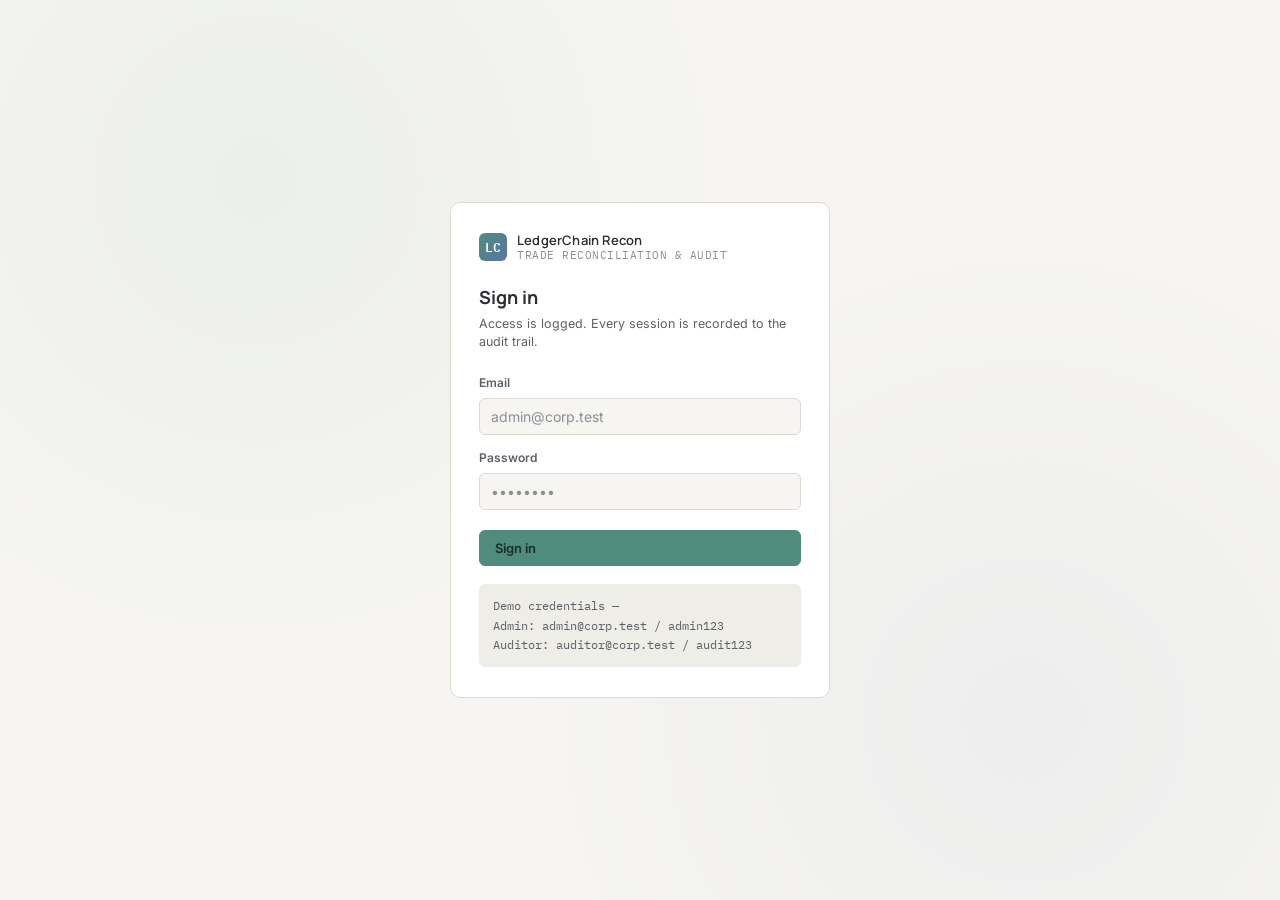
==== commit 961ed651: "iteration 2" ====
--- a/index.html
+++ b/index.html
@@ -6,6 +6,7 @@
 <title>Sign in · LedgerChain Recon</title>
 <link rel="icon" type="image/svg+xml" href="data:image/svg+xml,<svg xmlns='http://www.w3.org/2000/svg' viewBox='0 0 32 32'><rect width='32' height='32' rx='6' fill='%230A0F1C'/><text x='16' y='22' font-family='IBM Plex Mono,monospace' font-size='18' font-weight='700' fill='%233DD9C0' text-anchor='middle'>LC</text></svg>">
 <link rel="stylesheet" href="css/style.css">
+<script>(function(){var t=localStorage.getItem('trc_theme');if(!t)t=window.matchMedia('(prefers-color-scheme:dark)').matches?'dark':'light';document.documentElement.setAttribute('data-theme',t)})();</script>
 </head>
 <body>
 
--- a/css/style.css
+++ b/css/style.css
@@ -1,36 +1,85 @@
 /* ============================================================
    Corporate Trade Reconciliation & Audit Log System
-   Design tokens: dark ledger / terminal aesthetic.
-   Data-bearing text uses IBM Plex Mono; UI chrome uses Inter.
+   Design tokens: warm slate / sage teal palette.
+   Inter for body UI, Manrope for headings, IBM Plex Mono for data.
    ============================================================ */
 
-@import url('https://fonts.googleapis.com/css2?family=Inter:wght@400;500;600;700&family=IBM+Plex+Mono:wght@400;500;600&display=swap');
+@import url('https://fonts.googleapis.com/css2?family=Inter:wght@400;500;600;700&family=Manrope:wght@600;700;800&family=IBM+Plex+Mono:wght@400;500;600&display=swap');
 
 :root{
-  --bg:            #0A0F1C;
-  --surface:       #121A2B;
-  --surface-2:     #1A2338;
-  --surface-3:     #212C46;
-  --border:        #263048;
-  --text:          #E7ECF5;
-  --text-dim:      #8B96AD;
-  --text-faint:    #5C6785;
-
-  --accent:        #3DD9C0;   /* matched / healthy */
-  --accent-dim:    #1F5F55;
-  --warn:          #F0A93A;   /* mismatch */
-  --warn-dim:      #6B4E1D;
-  --danger:        #E5484D;   /* missing / critical */
-  --danger-dim:    #5E2224;
-  --info:          #5B8DEF;   /* neutral informational */
+  /* ---- Theme-dependent neutral palette (dark mode default) ---- */
+  --bg:            #15181D;
+  --surface:       #1D2127;
+  --surface-2:     #262B33;
+  --surface-3:     #323841;
+  --border:        #323841;
+  --text:          #E4E6EA;
+  --text-dim:      #9BA3AF;
+  --text-faint:    #656E7A;
+
+  /* ---- Semantic status / interactive colors ---- */
+  --accent:            #6FB7A8;
+  --accent-dim:        #2A5045;
+  --accent-secondary:  #7C93C7;
+  --warn:              #F0A93A;
+  --warn-dim:          #6B4E1D;
+  --danger:            #E5484D;
+  --danger-dim:        #5E2224;
+  --info:              #5B8DEF;
+
+  /* ---- Theme-aware derived colors ---- */
+  --btn-primary-bg:    var(--accent);
+  --btn-primary-color: #0F1E1B;
+  --btn-primary-hover: #5DA696;
+  --brand-mark-bg: linear-gradient(135deg, var(--accent), var(--accent-secondary));
+  --brand-mark-color: #0F1E1B;
+  --accent-bar:        var(--accent);
+  --modal-backdrop:    rgba(0,0,0,0.55);
+  --toast-shadow:      0 8px 24px rgba(0,0,0,0.35);
+  --row-hover:         rgba(255,255,255,0.03);
+  --login-glow: radial-gradient(circle at 20% 20%, rgba(111,183,168,0.06), transparent 40%),
+                radial-gradient(circle at 80% 80%, rgba(124,147,199,0.06), transparent 40%);
 
   --radius:        6px;
   --radius-lg:     10px;
 
-  --font-ui:   'Inter', system-ui, sans-serif;
-  --font-mono: 'IBM Plex Mono', ui-monospace, monospace;
+  --font-ui:      'Inter', system-ui, sans-serif;
+  --font-heading: 'Manrope', system-ui, sans-serif;
+  --font-mono:    'IBM Plex Mono', ui-monospace, monospace;
 
   --focus-ring: 0 0 0 2px var(--bg), 0 0 0 4px var(--accent);
+}
+
+[data-theme="light"]{
+  --bg:            #F6F5F2;
+  --surface:       #FFFFFF;
+  --surface-2:     #EFEDE8;
+  --surface-3:     #DEDAD2;
+  --border:        #DEDAD2;
+  --text:          #2A2D31;
+  --text-dim:      #5B6067;
+  --text-faint:    #8A8F96;
+
+  --accent:            #4F8C7D;
+  --accent-dim:        #CEE5DF;
+  --accent-secondary:  #5D74A6;
+  --warn:              #F0A93A;
+  --warn-dim:          #F0DDB8;
+  --danger:            #E5484D;
+  --danger-dim:        #F5D0D0;
+  --info:              #5B8DEF;
+
+  --btn-primary-bg:    var(--accent);
+  --btn-primary-color: #1A2E28;
+  --btn-primary-hover: #3D7366;
+  --brand-mark-bg: linear-gradient(135deg, var(--accent), var(--accent-secondary));
+  --brand-mark-color: #FFFFFF;
+  --accent-bar:        var(--accent);
+  --modal-backdrop:    rgba(0,0,0,0.25);
+  --toast-shadow:      0 4px 16px rgba(0,0,0,0.08);
+  --row-hover:         rgba(0,0,0,0.03);
+  --login-glow: radial-gradient(circle at 20% 20%, rgba(79,140,125,0.06), transparent 40%),
+                radial-gradient(circle at 80% 80%, rgba(93,116,166,0.06), transparent 40%);
 }
 
 *{ box-sizing:border-box; }
@@ -90,16 +139,16 @@
 .brand-mark{
   width:28px; height:28px;
   border-radius:6px;
-  background:linear-gradient(135deg, var(--accent), var(--info));
+  background:var(--brand-mark-bg);
   display:flex; align-items:center; justify-content:center;
   font-family:var(--font-mono);
   font-weight:600;
   font-size:13px;
-  color:#04140F;
+  color:var(--brand-mark-color);
   flex-shrink:0;
 }
 .brand-text{ display:flex; flex-direction:column; line-height:1.2; }
-.brand-text strong{ font-size:13px; font-weight:600; letter-spacing:0.2px; }
+.brand-text strong{ font-size:13px; font-weight:600; letter-spacing:0.2px; font-family:var(--font-heading); }
 .brand-text span{ font-size:10.5px; color:var(--text-faint); font-family:var(--font-mono); letter-spacing:0.5px; text-transform:uppercase; }
 
 .nav{ display:flex; flex-direction:column; gap:2px; }
@@ -124,9 +173,9 @@
   transition:background .12s ease, color .12s ease;
 }
 .nav a:hover{ background:var(--surface-2); color:var(--text); }
-.nav a.active{ position:relative; background:var(--surface-2); color:var(--accent); }
-.nav a.active::before{ content:''; position:absolute; left:0; top:6px; bottom:6px; width:3px; background:var(--accent); border-radius:0 2px 2px 0; }
-.nav a.active .nav-ico{ color:var(--accent); }
+.nav a.active{ position:relative; background:var(--surface-2); color:var(--accent-bar); }
+.nav a.active::before{ content:''; position:absolute; left:0; top:6px; bottom:6px; width:3px; background:var(--accent-bar); border-radius:0 2px 2px 0; }
+.nav a.active .nav-ico{ color:var(--accent-bar); }
 .nav-ico{ width:16px; text-align:center; color:var(--text-faint); font-family:var(--font-mono); font-size:12px; }
 
 .sidebar-foot{
@@ -151,6 +200,38 @@
 .logout-link{ margin-left:auto; color:var(--text-faint); font-size:12px; text-decoration:none; padding:6px; border-radius:var(--radius); }
 .logout-link:hover{ color:var(--danger); background:var(--surface-2); }
 
+/* ---------- Theme toggle switch ---------- */
+.theme-toggle{
+  background:none; border:none; cursor:pointer; padding:2px;
+  display:flex; align-items:center; flex-shrink:0;
+  border-radius:999px;
+  transition:box-shadow .15s ease;
+}
+.theme-toggle:focus-visible{ box-shadow:0 0 0 2px var(--accent-bar); }
+.theme-toggle-track{
+  width:38px; height:20px; border-radius:10px;
+  background:var(--surface-3); border:1px solid var(--border);
+  position:relative; display:flex; align-items:center;
+  padding:0 3px; gap:1px;
+  transition:background .25s ease, border-color .25s ease;
+}
+.theme-toggle-thumb{
+  width:14px; height:14px; border-radius:50%;
+  background:var(--text);
+  position:absolute; left:2px; top:2px;
+  z-index:1;
+  transition:transform .25s ease, background .25s ease;
+}
+[data-theme="light"] .theme-toggle-thumb{ transform:translateX(18px); }
+.theme-toggle-icon{
+  width:11px; height:11px; color:var(--text-faint);
+  transition:color .25s ease;
+}
+.theme-toggle-icon.icon-moon{ margin-right:auto; color:var(--accent); }
+.theme-toggle-icon.icon-sun{ margin-left:auto; }
+[data-theme="light"] .theme-toggle-icon.icon-moon{ color:var(--text-faint); }
+[data-theme="light"] .theme-toggle-icon.icon-sun{ color:var(--accent); }
+
 /* ---------- Main area ---------- */
 .main{ padding:28px 34px 60px; max-width:1180px; }
 
@@ -170,7 +251,7 @@
   color:var(--text-faint);
   margin:0 0 4px;
 }
-.page-title{ font-size:22px; font-weight:700; margin:0; letter-spacing:-0.2px; }
+.page-title{ font-size:22px; font-weight:700; margin:0; letter-spacing:-0.2px; font-family:var(--font-heading); }
 .page-sub{ color:var(--text-dim); font-size:13px; margin-top:6px; }
 
 /* ---------- Buttons ---------- */
@@ -189,8 +270,8 @@
 }
 .btn:hover{ border-color:var(--text-faint); }
 .btn:active{ transform:translateY(1px); }
-.btn-primary{ background:var(--accent); border-color:var(--accent); color:#04140F; }
-.btn-primary:hover{ background:#34C7B0; border-color:#34C7B0; }
+.btn-primary{ background:var(--btn-primary-bg); border-color:var(--btn-primary-bg); color:var(--btn-primary-color); }
+.btn-primary:hover{ background:var(--btn-primary-hover); border-color:var(--btn-primary-hover); }
 .btn-danger{ background:transparent; border-color:var(--danger-dim); color:var(--danger); }
 .btn-danger:hover{ background:var(--danger-dim); }
 .btn-ghost{ background:transparent; border-color:transparent; }
@@ -229,7 +310,7 @@
   color:var(--text-faint);
   margin-bottom:10px;
 }
-.stat-value{ font-size:26px; font-weight:700; font-family:var(--font-mono); letter-spacing:-0.5px; }
+.stat-value{ font-size:26px; font-weight:700; font-family:var(--font-heading); letter-spacing:-0.5px; }
 .stat-value.accent{ color:var(--accent); }
 .stat-value.warn{ color:var(--warn); }
 .stat-value.danger{ color:var(--danger); }
@@ -256,7 +337,7 @@
   vertical-align:middle;
 }
 tbody tr:last-child td{ border-bottom:none; }
-tbody tr:hover{ background:rgba(255,255,255,0.015); }
+tbody tr:hover{ background:var(--row-hover); }
 .mono{ font-family:var(--font-mono); }
 .num{ font-family:var(--font-mono); text-align:right; }
 
@@ -313,7 +394,7 @@
 
 /* ---------- Modal ---------- */
 .modal-backdrop{
-  position:fixed; inset:0; background:rgba(5,8,16,0.7);
+  position:fixed; inset:0; background:var(--modal-backdrop);
   display:flex; align-items:center; justify-content:center;
   z-index:100; padding:20px;
 }
@@ -324,7 +405,7 @@
   width:100%; max-width:460px;
   padding:22px;
 }
-.modal h3{ margin:0 0 4px; font-size:16px; }
+.modal h3{ margin:0 0 4px; font-size:16px; font-family:var(--font-heading); }
 .modal .modal-sub{ color:var(--text-dim); font-size:12.5px; margin-bottom:16px; }
 .modal-actions{ display:flex; justify-content:flex-end; gap:10px; margin-top:18px; }
 .hidden{ display:none !important; }
@@ -336,7 +417,7 @@
   border-left:3px solid var(--accent);
   padding:12px 16px; border-radius:var(--radius);
   font-size:13px; max-width:320px;
-  box-shadow:0 8px 24px rgba(0,0,0,0.4);
+  box-shadow:var(--toast-shadow);
   z-index:200;
   transition:bottom .25s ease, opacity .25s ease;
   animation:toast-in .18s ease;
@@ -360,8 +441,11 @@
   .nav a .nav-ico{ font-size:18px; }
   .nav a:hover::after{ content:attr(data-label); position:absolute; left:68px; background:var(--surface-3); color:var(--text); padding:6px 10px; border-radius:var(--radius); font-size:12px; white-space:nowrap; z-index:50; font-weight:500; }
   .nav a{ position:relative; }
-  .sidebar-foot{ flex-direction:column; gap:4px; }
+  .sidebar-foot{ flex-direction:column; gap:6px; }
   .sidebar-foot .who{ display:none; }
+  .theme-toggle-track{ width:32px; height:18px; }
+  .theme-toggle-thumb{ width:12px; height:12px; }
+  [data-theme="light"] .theme-toggle-thumb{ transform:translateX(14px); }
   .logout-link{ font-size:0; }
   .logout-link::after{ content:'⏻'; font-size:16px; }
   .main{ padding:20px 16px 40px; }
@@ -435,10 +519,7 @@
 .login-shell{
   min-height:100vh;
   display:flex; align-items:center; justify-content:center;
-  background:
-    radial-gradient(circle at 20% 20%, rgba(61,217,192,0.06), transparent 40%),
-    radial-gradient(circle at 80% 80%, rgba(91,141,239,0.06), transparent 40%),
-    var(--bg);
+  background:var(--login-glow), var(--bg);
   padding:20px;
 }
 .login-card{
@@ -449,7 +530,7 @@
   padding:30px 28px;
 }
 .login-brand{ display:flex; align-items:center; gap:10px; margin-bottom:22px; }
-.login-title{ font-size:18px; font-weight:700; margin:0 0 4px; }
+.login-title{ font-size:18px; font-weight:700; margin:0 0 4px; font-family:var(--font-heading); }
 .login-sub{ font-size:12.5px; color:var(--text-dim); margin:0 0 22px; }
 .login-demo{
   margin-top:18px; padding:12px 14px;
@@ -458,7 +539,7 @@
   line-height:1.7;
 }
 
-.section-title{ font-size:14px; font-weight:700; margin:0 0 14px; }
+.section-title{ font-size:14px; font-weight:700; margin:0 0 14px; font-family:var(--font-heading); }
 .flex-between{ display:flex; align-items:center; justify-content:space-between; gap:12px; }
 
 /* utility */
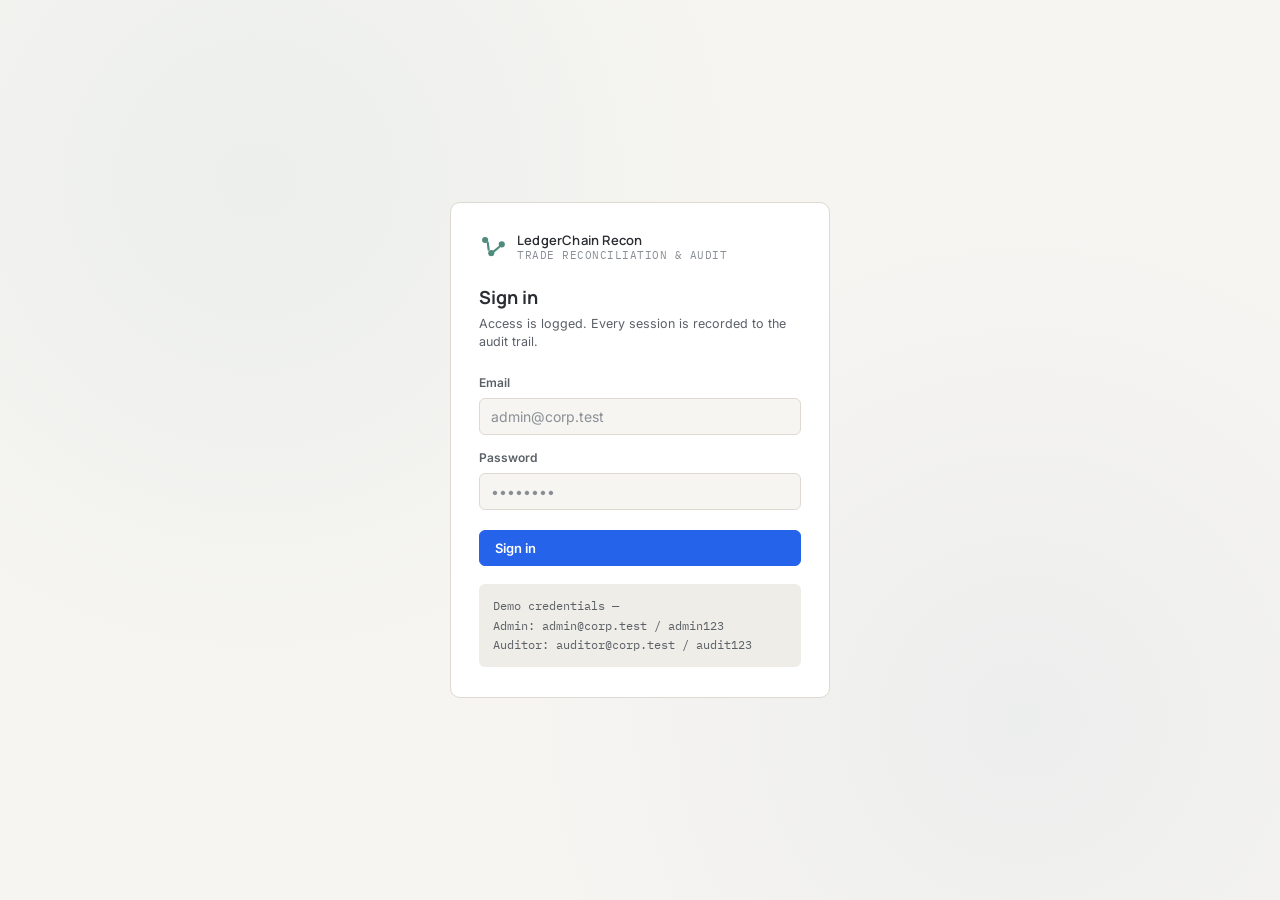
==== commit 5038efa5: "iteration 3" ====
--- a/index.html
+++ b/index.html
@@ -4,7 +4,7 @@
 <meta charset="UTF-8">
 <meta name="viewport" content="width=device-width, initial-scale=1.0">
 <title>Sign in · LedgerChain Recon</title>
-<link rel="icon" type="image/svg+xml" href="data:image/svg+xml,<svg xmlns='http://www.w3.org/2000/svg' viewBox='0 0 32 32'><rect width='32' height='32' rx='6' fill='%230A0F1C'/><text x='16' y='22' font-family='IBM Plex Mono,monospace' font-size='18' font-weight='700' fill='%233DD9C0' text-anchor='middle'>LC</text></svg>">
+<link rel="icon" type="image/svg+xml" href="data:image/svg+xml,<svg xmlns='http://www.w3.org/2000/svg' viewBox='0 0 32 32' fill='none'><circle cx='7' cy='8' r='3.5' fill='%236FB7A8'/><line x1='10' y1='11' x2='11' y2='19' stroke='%236FB7A8' stroke-width='2.5' stroke-linecap='round'/><circle cx='14' cy='23' r='3.5' fill='%236FB7A8'/><line x1='17' y1='21' x2='23' y2='16' stroke='%236FB7A8' stroke-width='2.5' stroke-linecap='round'/><circle cx='26' cy='13' r='3.5' fill='%236FB7A8'/></svg>">
 <link rel="stylesheet" href="css/style.css">
 <script>(function(){var t=localStorage.getItem('trc_theme');if(!t)t=window.matchMedia('(prefers-color-scheme:dark)').matches?'dark':'light';document.documentElement.setAttribute('data-theme',t)})();</script>
 </head>
@@ -13,7 +13,7 @@
 <div class="login-shell">
   <div class="login-card">
     <div class="login-brand">
-      <div class="brand-mark">LC</div>
+      <div class="brand-mark"><svg viewBox="0 0 32 32" fill="none"><circle cx="7" cy="8" r="3.5" fill="currentColor"/><line x1="10" y1="11" x2="11" y2="19" stroke="currentColor" stroke-width="2.5" stroke-linecap="round"/><circle cx="14" cy="23" r="3.5" fill="currentColor"/><line x1="17" y1="21" x2="23" y2="16" stroke="currentColor" stroke-width="2.5" stroke-linecap="round"/><circle cx="26" cy="13" r="3.5" fill="currentColor"/></svg></div>
       <div class="brand-text">
         <strong>LedgerChain Recon</strong>
         <span>Trade Reconciliation &amp; Audit</span>
--- a/css/style.css
+++ b/css/style.css
@@ -28,11 +28,9 @@
   --info:              #5B8DEF;
 
   /* ---- Theme-aware derived colors ---- */
-  --btn-primary-bg:    var(--accent);
-  --btn-primary-color: #0F1E1B;
-  --btn-primary-hover: #5DA696;
-  --brand-mark-bg: linear-gradient(135deg, var(--accent), var(--accent-secondary));
-  --brand-mark-color: #0F1E1B;
+  --btn-primary-bg:    #2563EB;
+  --btn-primary-color: #FFFFFF;
+  --btn-primary-hover: #3B82F6;
   --accent-bar:        var(--accent);
   --modal-backdrop:    rgba(0,0,0,0.55);
   --toast-shadow:      0 8px 24px rgba(0,0,0,0.35);
@@ -69,11 +67,9 @@
   --danger-dim:        #F5D0D0;
   --info:              #5B8DEF;
 
-  --btn-primary-bg:    var(--accent);
-  --btn-primary-color: #1A2E28;
-  --btn-primary-hover: #3D7366;
-  --brand-mark-bg: linear-gradient(135deg, var(--accent), var(--accent-secondary));
-  --brand-mark-color: #FFFFFF;
+  --btn-primary-bg:    #2563EB;
+  --btn-primary-color: #FFFFFF;
+  --btn-primary-hover: #1D4ED8;
   --accent-bar:        var(--accent);
   --modal-backdrop:    rgba(0,0,0,0.25);
   --toast-shadow:      0 4px 16px rgba(0,0,0,0.08);
@@ -113,21 +109,21 @@
 
 /* ---------- App shell ---------- */
 .app-shell{
-  display:grid;
-  grid-template-columns:232px 1fr;
   min-height:100vh;
 }
 
 .sidebar{
+  position:fixed;
+  left:0; top:0;
+  width:232px;
+  height:100vh;
   background:var(--surface);
   border-right:1px solid var(--border);
   padding:20px 14px;
   display:flex;
   flex-direction:column;
   gap:24px;
-  position:sticky;
-  top:0;
-  height:100vh;
+  z-index:50;
 }
 
 .brand{
@@ -135,17 +131,16 @@
   align-items:center;
   gap:10px;
   padding:0 6px;
+  cursor:pointer;
 }
 .brand-mark{
   width:28px; height:28px;
-  border-radius:6px;
-  background:var(--brand-mark-bg);
   display:flex; align-items:center; justify-content:center;
-  font-family:var(--font-mono);
-  font-weight:600;
-  font-size:13px;
-  color:var(--brand-mark-color);
   flex-shrink:0;
+}
+.brand-mark svg{
+  width:100%; height:100%;
+  color:var(--accent);
 }
 .brand-text{ display:flex; flex-direction:column; line-height:1.2; }
 .brand-text strong{ font-size:13px; font-weight:600; letter-spacing:0.2px; font-family:var(--font-heading); }
@@ -178,14 +173,22 @@
 .nav a.active .nav-ico{ color:var(--accent-bar); }
 .nav-ico{ width:16px; text-align:center; color:var(--text-faint); font-family:var(--font-mono); font-size:12px; }
 
+/* ---------- Sidebar foot (two-row layout) ---------- */
 .sidebar-foot{
   margin-top:auto;
   border-top:1px solid var(--border);
   padding-top:14px;
   display:flex;
+  flex-direction:column;
+  gap:10px;
+}
+.sidebar-foot-row{
+  display:flex;
   align-items:center;
   gap:10px;
 }
+.sidebar-foot-row.top{ justify-content:flex-start; }
+.sidebar-foot-row.bottom{ justify-content:space-between; }
 .user-chip{
   width:30px; height:30px; border-radius:50%;
   background:var(--surface-3);
@@ -197,8 +200,11 @@
 .sidebar-foot .who{ display:flex; flex-direction:column; overflow:hidden; }
 .sidebar-foot .who strong{ font-size:12.5px; white-space:nowrap; overflow:hidden; text-overflow:ellipsis; }
 .sidebar-foot .who span{ font-size:10.5px; color:var(--text-faint); text-transform:uppercase; letter-spacing:0.5px; }
-.logout-link{ margin-left:auto; color:var(--text-faint); font-size:12px; text-decoration:none; padding:6px; border-radius:var(--radius); }
+.logout-link{ color:var(--text-faint); font-size:12px; text-decoration:none; padding:6px; border-radius:var(--radius); }
 .logout-link:hover{ color:var(--danger); background:var(--surface-2); }
+
+/* ---------- Main area ---------- */
+.main{ margin-left:232px; padding:28px 34px 60px; max-width:1412px; }
 
 /* ---------- Theme toggle switch ---------- */
 .theme-toggle{
@@ -231,9 +237,6 @@
 .theme-toggle-icon.icon-sun{ margin-left:auto; }
 [data-theme="light"] .theme-toggle-icon.icon-moon{ color:var(--text-faint); }
 [data-theme="light"] .theme-toggle-icon.icon-sun{ color:var(--accent); }
-
-/* ---------- Main area ---------- */
-.main{ padding:28px 34px 60px; max-width:1180px; }
 
 .page-head{
   display:flex;
@@ -267,17 +270,22 @@
   cursor:pointer;
   transition:border-color .12s ease, background .12s ease, transform .05s ease;
   white-space:nowrap;
+  min-height:36px;
+  text-decoration:none;
 }
 .btn:hover{ border-color:var(--text-faint); }
-.btn:active{ transform:translateY(1px); }
+.btn:active{ transform:translateY(1px); filter:brightness(0.88); }
+.btn:focus-visible{ outline:none; box-shadow:var(--focus-ring); }
 .btn-primary{ background:var(--btn-primary-bg); border-color:var(--btn-primary-bg); color:var(--btn-primary-color); }
 .btn-primary:hover{ background:var(--btn-primary-hover); border-color:var(--btn-primary-hover); }
+.btn-primary:active{ filter:brightness(0.92); }
 .btn-danger{ background:transparent; border-color:var(--danger-dim); color:var(--danger); }
 .btn-danger:hover{ background:var(--danger-dim); }
-.btn-ghost{ background:transparent; border-color:transparent; }
-.btn-ghost:hover{ background:var(--surface-2); }
-.btn-sm{ padding:6px 10px; font-size:12px; }
-.btn[disabled]{ opacity:0.45; cursor:not-allowed; }
+.btn-danger:active{ filter:brightness(0.88); }
+.btn-ghost{ background:transparent; border-color:transparent; color:var(--text-dim); }
+.btn-ghost:hover{ background:var(--surface-2); color:var(--text); }
+.btn-sm{ padding:6px 10px; font-size:12px; min-height:30px; }
+.btn[disabled]{ opacity:0.45; cursor:not-allowed; pointer-events:none; }
 
 /* ---------- Cards / panels ---------- */
 .card{
@@ -294,7 +302,7 @@
   gap:14px;
   margin-bottom:20px;
 }
-@media (max-width:900px){ .stat-grid{ grid-template-columns:repeat(2,1fr); } }
+@media (max-width:1023px){ .stat-grid{ grid-template-columns:repeat(2,1fr); } }
 
 .stat-card{
   background:var(--surface);
@@ -367,7 +375,6 @@
 .form-row{ display:flex; flex-direction:column; gap:6px; margin-bottom:14px; }
 .form-row label{ font-size:12px; font-weight:600; color:var(--text-dim); }
 .form-grid{ display:grid; grid-template-columns:1fr 1fr; gap:14px; }
-@media (max-width:640px){ .form-grid{ grid-template-columns:1fr; } }
 
 input[type=text], input[type=number], input[type=date],
 input[type=email], input[type=password], select, textarea{
@@ -433,7 +440,7 @@
 .sort-desc .sort-arrow::after{ content:'▼'; opacity:1; color:var(--accent); }
 
 /* ---------- Collapsible sidebar ---------- */
-@media (max-width:900px){
+@media (max-width:1023px){
   .app-shell{ grid-template-columns:64px 1fr; }
   .sidebar{ padding:16px 10px; align-items:center; }
   .brand-text, .nav-label, .nav a span:not(.nav-ico){ display:none; }
@@ -542,6 +549,139 @@
 .section-title{ font-size:14px; font-weight:700; margin:0 0 14px; font-family:var(--font-heading); }
 .flex-between{ display:flex; align-items:center; justify-content:space-between; gap:12px; }
 
+/* ---------- Mobile top bar (visible <768px) ---------- */
+.mobile-topbar{
+  display:none;
+  align-items:center;
+  gap:10px;
+  padding:10px 14px;
+  background:var(--surface);
+  border-bottom:1px solid var(--border);
+  position:sticky;
+  top:0;
+  z-index:90;
+}
+.mobile-topbar .hamburger{
+  background:none; border:none; cursor:pointer;
+  padding:6px; border-radius:var(--radius);
+  color:var(--text);
+  display:flex; align-items:center; justify-content:center;
+  min-width:36px; min-height:36px;
+}
+.mobile-topbar .hamburger:focus-visible{ box-shadow:var(--focus-ring); }
+.mobile-topbar .hamburger svg{ width:20px; height:20px; }
+.mobile-topbar .mobile-title{
+  font-family:var(--font-heading);
+  font-size:15px; font-weight:700;
+  flex:1; white-space:nowrap; overflow:hidden; text-overflow:ellipsis;
+}
+.mobile-topbar .theme-toggle-track{ width:32px; height:18px; }
+.mobile-topbar .theme-toggle-thumb{ width:12px; height:12px; }
+[data-theme="light"] .mobile-topbar .theme-toggle-thumb{ transform:translateX(14px); }
+
+/* ---------- Drawer sidebar (<768px) ---------- */
+@media (max-width:767px){
+  .mobile-topbar{ display:flex; }
+
+  .sidebar{
+    position:fixed;
+    left:-280px;
+    top:0; bottom:0;
+    width:260px;
+    z-index:110;
+    height:100vh;
+    transition:left .25s ease;
+    box-shadow:4px 0 16px rgba(0,0,0,0.2);
+  }
+  .app-shell.sidebar-open .sidebar{ left:0; }
+
+  .sidebar-backdrop{
+    display:none;
+    position:fixed; inset:0;
+    background:rgba(0,0,0,0.45);
+    z-index:105;
+  }
+  .app-shell.sidebar-open .sidebar-backdrop{ display:block; }
+
+  .app-shell{ grid-template-columns:1fr; }
+  .nav a:hover::after{ display:none; }
+  .main{ padding:16px; }
+}
+
+/* ---------- Table → card layout (<768px) ---------- */
+@media (max-width:767px){
+  .table-wrap{ border:none; overflow:visible; }
+  .table-wrap table, .table-wrap thead, .table-wrap tbody,
+  .table-wrap th, .table-wrap td, .table-wrap tr{ display:block; }
+  .table-wrap thead{ display:none; }
+  .table-wrap tbody tr{
+    background:var(--surface);
+    border:1px solid var(--border);
+    border-radius:var(--radius-lg);
+    padding:12px 14px;
+    margin-bottom:10px;
+  }
+  .table-wrap tbody td{
+    display:flex;
+    justify-content:space-between;
+    align-items:center;
+    padding:7px 0;
+    border-bottom:none;
+    border-bottom:1px solid var(--border);
+    gap:10px;
+    text-align:right;
+    min-height:32px;
+  }
+  .table-wrap tbody td:last-child{ border-bottom:none; }
+  .table-wrap tbody td::before{
+    content:attr(data-label);
+    font-family:var(--font-mono);
+    font-size:10px;
+    text-transform:uppercase;
+    letter-spacing:0.5px;
+    color:var(--text-faint);
+    white-space:nowrap;
+    text-align:left;
+  }
+  .table-wrap tbody td.num{ justify-content:space-between; }
+  .table-wrap .empty-state td{ display:block; text-align:center; border:none; }
+  .table-wrap .empty-state td::before{ display:none; }
+}
+
+/* ---------- Modal responsive (<768px) ---------- */
+@media (max-width:767px){
+  .modal{ max-width:100%; margin:0 10px; padding:18px; }
+  .modal-backdrop{ padding:10px; align-items:flex-end; }
+}
+
+/* ---------- Form touch targets (<768px) ---------- */
+@media (max-width:767px){
+  input[type=text], input[type=number], input[type=date],
+  input[type=email], input[type=password], select, textarea{
+    min-height:44px;
+    font-size:16px;
+  }
+  .btn{ min-height:44px; font-size:15px; }
+  .btn-sm{ min-height:36px; font-size:13px; }
+  .filter-bar select, .filter-bar input[type=text]{ min-width:100%; }
+}
+
+/* ---------- Dashboard grid (<768px) ---------- */
+@media (max-width:767px){
+  .stat-grid{ grid-template-columns:1fr; }
+}
+
+/* ---------- Form grid stacking (<768px) ---------- */
+@media (max-width:767px){
+  .form-grid{ grid-template-columns:1fr; }
+}
+
+/* ---------- Sparkline responsive ---------- */
+@media (max-width:767px){
+  .sparkline{ gap:8px; min-height:120px; }
+  .spark-bar-fill{ max-width:32px; }
+}
+
 /* utility */
 .mt-0{margin-top:0} .mb-0{margin-bottom:0}
 .text-dim{ color:var(--text-dim); }
